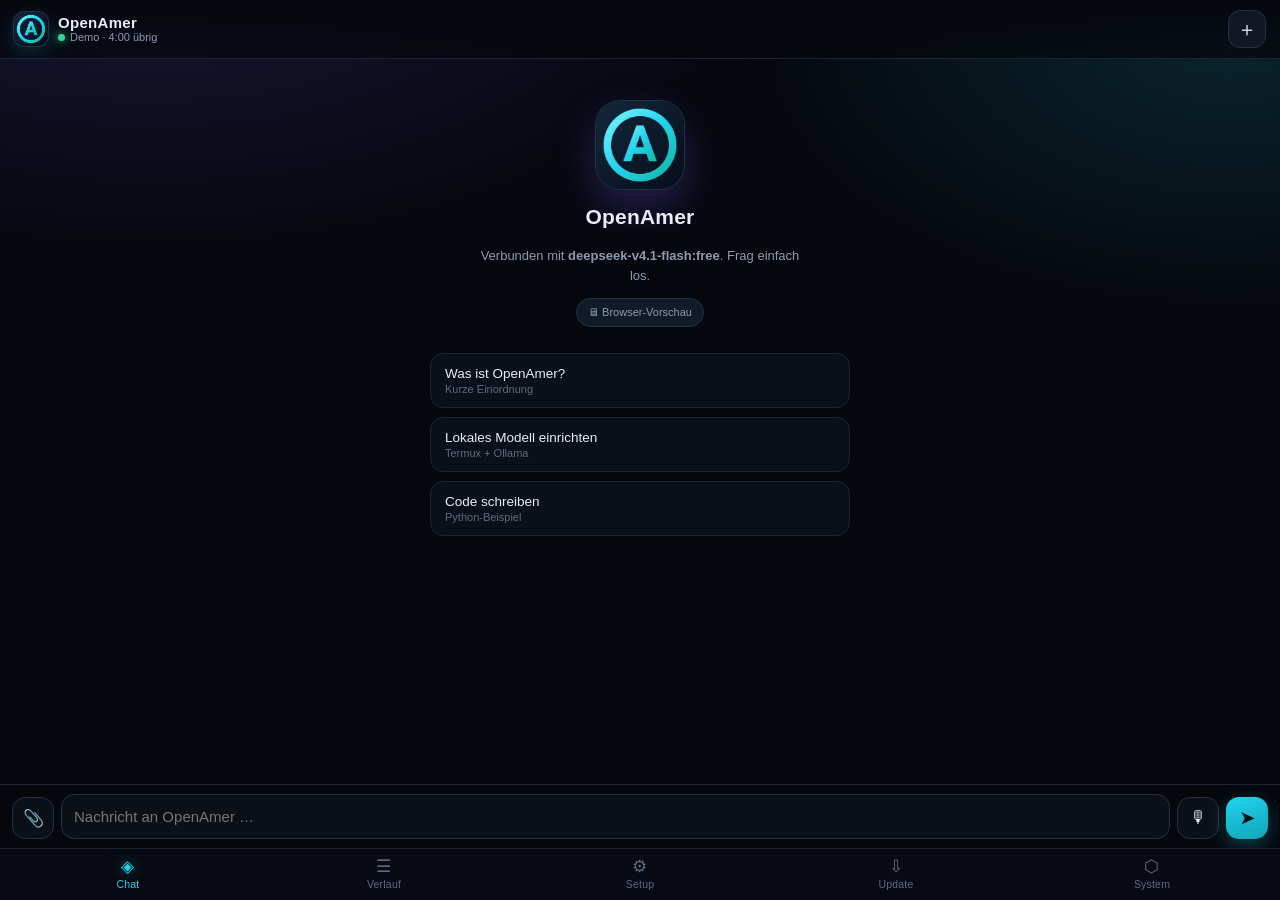
==== app/index.html @ 12354b0e "app: TokenHarbor als gesperrt kennzeichnen (403 frei, 402 bezahlt - gemessen)" ====
<!doctype html>
<html lang="de">
<head>
<meta charset="utf-8">
<meta name="viewport" content="width=device-width, initial-scale=1, viewport-fit=cover">
<meta name="theme-color" content="#05070D">
<meta name="description" content="OpenAmer — persönlicher KI-Assistent mit eingebauter Wissensbasis. Läuft im Browser, ohne Konto. Modelle nach Wahl: lokal oder Cloud.">
<meta property="og:type" content="website">
<meta property="og:title" content="OpenAmer — Lokale KI">
<meta property="og:description" content="Persönlicher KI-Assistent mit eingebauter Wissensbasis. Ohne Konto, offline antwortfähig.">
<meta property="og:image" content="https://openamer-max.github.io/assets/og-image.png">
<meta property="og:url" content="https://openamer-max.github.io/app/">
<meta name="twitter:card" content="summary_large_image">
<link rel="icon" href="/assets/favicon.ico">

<link rel="manifest" href="manifest.webmanifest">
<link rel="apple-touch-icon" href="icon-180.png">
<meta name="apple-mobile-web-app-capable" content="yes">
<meta name="mobile-web-app-capable" content="yes">
<meta name="apple-mobile-web-app-status-bar-style" content="black-translucent">
<meta name="apple-mobile-web-app-title" content="OpenAmer">
<meta name="application-name" content="OpenAmer">
<title>OpenAmer</title>
<style>
  :root{
    --bg:#05070d; --bg2:#080b13; --panel:#0b1018; --panel2:#111725;
    --line:#1b2434; --line2:#243044;
    --text:#e6edf7; --muted:#8b9bb4; --dim:#5d6b82;
    --cyan:#22d3ee; --violet:#7c5cff; --green:#34d399; --amber:#fbbf24; --red:#f87171;
    --radius:16px;
    --safe-b: env(safe-area-inset-bottom, 0px);
    --safe-t: env(safe-area-inset-top, 0px);
  }
  *{box-sizing:border-box; -webkit-tap-highlight-color:transparent}
  html,body{height:100%;margin:0}
  body{
    background:
      radial-gradient(1100px 620px at 12% -12%, rgba(124,92,255,.20), transparent 60%),
      radial-gradient(900px 520px at 96% 4%, rgba(34,211,238,.14), transparent 55%),
      var(--bg);
    color:var(--text);
    font:15px/1.55 -apple-system,"Segoe UI",Roboto,"Helvetica Neue",Arial,sans-serif;
    overscroll-behavior:none; -webkit-font-smoothing:antialiased;
  }
  button,input,textarea,select{font-family:inherit;font-size:inherit;color:inherit}
  button{cursor:pointer;border:0;background:none}
  ::-webkit-scrollbar{width:0;height:0}

  #app{display:flex;flex-direction:column;height:100%;height:100dvh;overflow:hidden}

  /* ---------- Topbar ---------- */
  #topbar{
    display:flex;align-items:center;gap:10px;
    padding:calc(10px + var(--safe-t)) 14px 10px;
    background:linear-gradient(180deg, rgba(5,7,13,.96), rgba(5,7,13,.72));
    backdrop-filter:blur(14px);border-bottom:1px solid var(--line);
    position:relative;z-index:20;flex:0 0 auto;
  }
  #brandLogo{width:34px;height:34px;border-radius:10px;object-fit:cover;
    box-shadow:0 0 0 1px var(--line2), 0 6px 18px rgba(34,211,238,.18)}
  .brandtxt{line-height:1.15;min-width:0}
  .brandtxt b{font-size:15px;letter-spacing:.3px;display:block}
  .brandtxt span{font-size:11px;color:var(--muted);display:flex;align-items:center;gap:5px}
  .dot{width:7px;height:7px;border-radius:50%;background:var(--dim);flex:0 0 auto}
  .dot.on{background:var(--green);box-shadow:0 0 8px var(--green)}
  .dot.off{background:var(--amber)}
  .dot.err{background:var(--red)}
  #btnNew{margin-left:auto;width:38px;height:38px;border-radius:12px;
    background:var(--panel2);border:1px solid var(--line2);color:var(--text);
    font-size:20px;line-height:1;display:grid;place-items:center}

  /* ---------- Screens ---------- */
  #screens{flex:1 1 auto;position:relative;overflow:hidden}
  .view{position:absolute;inset:0;display:none;flex-direction:column;overflow:hidden}
  .view.active{display:flex}
  .scroll{overflow-y:auto;-webkit-overflow-scrolling:touch;padding:16px 14px 24px}

  /* ---------- Chat ---------- */
  #messages{flex:1 1 auto;overflow-y:auto;-webkit-overflow-scrolling:touch;
    padding:16px 14px 6px;display:flex;flex-direction:column;gap:14px}
  .msg{display:flex;gap:9px;max-width:100%;animation:fade .18s ease}
  @keyframes fade{from{opacity:0;transform:translateY(4px)}to{opacity:1;transform:none}}
  .msg .av{flex:0 0 28px;width:28px;height:28px;border-radius:9px;margin-top:2px;
    background:var(--panel2) center/cover;border:1px solid var(--line2);overflow:hidden}
  .msg .av img{width:100%;height:100%;object-fit:cover;display:block}
  .bubble{max-width:calc(100% - 40px);min-width:0}
  .who{font-size:11px;color:var(--dim);margin:0 0 3px 2px;letter-spacing:.4px;text-transform:uppercase}
  .body{
    background:var(--panel);border:1px solid var(--line);border-radius:14px;
    padding:11px 13px;font-size:14.5px;word-wrap:break-word;overflow-wrap:anywhere;
  }
  .msg.user{align-self:flex-end;flex-direction:row-reverse}
  .msg.user .bubble{text-align:left}
  .msg.user .body{background:linear-gradient(180deg,#121c2c,#0e1626);
    border-color:#20304a;border-bottom-right-radius:5px}
  .msg.ai .body{border-bottom-left-radius:5px}
  .msg.user .av{display:none}
  .msg.err .body{border-color:#4a2020;background:#1a0f12;color:#ffc9c9}

  .body p{margin:.45em 0}
  .body p:first-child{margin-top:0}
  .body p:last-child{margin-bottom:0}
  .body h1,.body h2,.body h3{margin:.7em 0 .35em;line-height:1.25;font-size:1.12em}
  .body h1{font-size:1.25em}
  .body ul,.body ol{margin:.4em 0;padding-left:1.25em}
  .body li{margin:.16em 0}
  .body code{background:#151d2b;border:1px solid #22304a;border-radius:5px;
    padding:1px 5px;font-family:ui-monospace,"Cascadia Code",Consolas,monospace;font-size:.9em;color:#a5f3fc}
  .body pre{background:#070b12;border:1px solid #1c2740;border-radius:11px;
    padding:10px 34px 10px 11px;overflow-x:auto;margin:.55em 0;position:relative}
  .body pre code{background:none;border:0;padding:0;color:#d6e4f5;font-size:12.5px;line-height:1.5;white-space:pre}
  .body pre .cp{position:absolute;top:6px;right:6px;background:#141d2c;border:1px solid #22304a;
    border-radius:6px;color:var(--muted);font-size:10.5px;padding:3px 7px}
  .body blockquote{border-left:3px solid var(--violet);margin:.5em 0;padding:.1em 0 .1em .75em;color:#c3d2e6}
  .body a{color:var(--cyan);text-decoration:none;border-bottom:1px dotted rgba(34,211,238,.5)}
  .body hr{border:0;border-top:1px solid var(--line);margin:.8em 0}
  .body table{border-collapse:collapse;width:100%;margin:.5em 0;font-size:13px;display:block;overflow-x:auto}
  .body th,.body td{border:1px solid var(--line2);padding:5px 8px;text-align:left}
  .body th{background:#101828}

  .macts{display:flex;gap:6px;margin-top:6px;opacity:.55}
  .macts button{font-size:11px;color:var(--muted);background:var(--panel);
    border:1px solid var(--line);border-radius:8px;padding:4px 8px}
  .macts button:active{color:var(--cyan);border-color:var(--cyan)}

  .typing{display:inline-flex;gap:3px;align-items:center;height:16px}
  .typing i{width:5px;height:5px;border-radius:50%;background:var(--cyan);opacity:.35;
    animation:blink 1.1s infinite}
  .typing i:nth-child(2){animation-delay:.18s}
  .typing i:nth-child(3){animation-delay:.36s}
  @keyframes blink{0%,80%,100%{opacity:.25;transform:translateY(0)}40%{opacity:1;transform:translateY(-3px)}}
  .meta{font-size:10.5px;color:var(--dim);margin-top:5px;margin-left:2px}
  /* Denkprozess (Reasoning-Modelle: Ollama, DeepSeek-R1, QwQ …) */
  .think{margin:0 0 9px;border:1px solid #22304a;border-radius:10px;background:#0a1120;
    padding:7px 10px;line-height:1.5;max-width:100%;overflow:hidden}
  .think>summary{cursor:pointer;color:var(--cyan);font-size:11px;font-weight:600;
    list-style:none;display:flex;align-items:center;gap:6px;user-select:none}
  .think>summary::-webkit-details-marker{display:none}
  .think>summary::before{content:"▸";transition:transform .15s;font-size:10px}
  .think[open]>summary::before{transform:rotate(90deg)}
  .think .cnt{color:var(--dim);font-weight:400}
  .think .txt{margin:7px 0 0;white-space:pre-wrap;word-break:break-word;font-size:11.5px;
    color:#8ba0bd;font-family:ui-monospace,SFMono-Regular,Menlo,monospace;max-height:260px;overflow:auto}
  .think.live{border-color:#2b4a6b}
  .think.live>summary{color:var(--cyan)}
  .think.live .dot{display:inline-block;width:5px;height:5px;border-radius:50%;background:var(--cyan);
    animation:thinkblink 1s infinite}
  @keyframes thinkblink{0%,100%{opacity:.25}50%{opacity:1}}

  /* ---------- Composer ---------- */
  #composer{flex:0 0 auto;display:flex;align-items:flex-end;gap:7px;
    padding:9px 12px calc(9px + var(--safe-b));
    background:linear-gradient(0deg, rgba(5,7,13,.98), rgba(5,7,13,.82));
    border-top:1px solid var(--line)}
  #input{flex:1 1 auto;resize:none;max-height:132px;min-height:42px;
    background:var(--panel);border:1px solid var(--line2);border-radius:13px;
    padding:11px 12px;outline:none;line-height:1.4;font-size:15px}
  #input:focus{border-color:#2b4a66;box-shadow:0 0 0 3px rgba(34,211,238,.07)}
  .cbtn{flex:0 0 auto;width:42px;height:42px;border-radius:13px;display:grid;place-items:center;
    background:var(--panel);border:1px solid var(--line2);font-size:17px}
  .cbtn.primary{background:linear-gradient(160deg,var(--cyan),#0ea5b7);border:0;color:#04121a;
    font-weight:800;box-shadow:0 6px 18px rgba(34,211,238,.28)}
  .cbtn.stop{background:linear-gradient(160deg,#f87171,#b91c1c);color:#fff}
  .cbtn:disabled{opacity:.45}
  #attachBar{display:flex;gap:8px;padding:7px 14px 0;overflow-x:auto;flex:0 0 auto}
  #attachBar img{height:52px;border-radius:9px;border:1px solid var(--line2)}

  /* ---------- Tabs ---------- */
  #tabs{flex:0 0 auto;display:flex;background:rgba(8,11,19,.97);
    border-top:1px solid var(--line);padding-bottom:var(--safe-b)}
  #tabs button{flex:1;padding:9px 0 10px;color:var(--dim);font-size:10.5px;
    display:flex;flex-direction:column;align-items:center;gap:3px;letter-spacing:.2px}
  #tabs button b{font-size:17px;font-weight:400;line-height:1}
  #tabs button.active{color:var(--cyan)}
  #tabs button.active b{filter:drop-shadow(0 0 7px rgba(34,211,238,.5))}

  /* ---------- Settings / Panels ---------- */
  h3.sec{font-size:11px;letter-spacing:.14em;text-transform:uppercase;color:var(--dim);
    margin:20px 0 8px;font-weight:700}
  h3.sec:first-child{margin-top:2px}
  .card{background:var(--panel);border:1px solid var(--line);border-radius:var(--radius);
    padding:13px;margin-bottom:10px}
  .row{display:flex;align-items:center;gap:10px;padding:9px 0;border-bottom:1px solid var(--line)}
  .row:last-child{border-bottom:0;padding-bottom:0}
  .row .k{color:var(--muted);font-size:13px;flex:0 0 auto}
  .row .v{margin-left:auto;text-align:right;font-size:12.5px;color:var(--text);
    font-family:ui-monospace,Consolas,monospace;word-break:break-all}
  label.fld{display:block;margin-bottom:12px}
  label.fld span{display:block;font-size:12px;color:var(--muted);margin-bottom:5px}
  label.fld input,label.fld textarea,label.fld select{
    width:100%;background:var(--bg2);border:1px solid var(--line2);border-radius:11px;
    padding:10px 11px;outline:none;font-size:14px}
  label.fld input:focus,label.fld textarea:focus{border-color:#2b4a66}
  label.fld textarea{resize:vertical;min-height:66px;line-height:1.45}
  .hint{font-size:11.5px;color:var(--dim);margin:-6px 0 12px;line-height:1.5}
  .btn{display:inline-flex;align-items:center;justify-content:center;gap:7px;
    padding:11px 15px;border-radius:12px;background:var(--panel2);
    border:1px solid var(--line2);font-size:13.5px;font-weight:600;color:var(--text)}
  .btn:active{transform:scale(.985)}
  .btn.acc{background:linear-gradient(160deg,var(--cyan),#0891b2);color:#04121a;border:0}
  .btn.vio{background:linear-gradient(160deg,var(--violet),#5b3fd6);color:#fff;border:0}
  .btn.wide{width:100%}
  .btn.danger{color:#ffb4b4;border-color:#4a2020;background:#1a0f12}
  .chips{display:flex;flex-wrap:wrap;gap:7px;margin:-4px 0 12px}
  .chip{font-size:11.5px;padding:6px 10px;border-radius:99px;background:var(--panel2);
    border:1px solid var(--line2);color:var(--muted)}
  .chip:active{border-color:var(--cyan);color:var(--cyan)}
  .list-item{display:flex;align-items:center;gap:11px;padding:12px;border-radius:13px;
    background:var(--panel);border:1px solid var(--line);margin-bottom:8px}
  .list-item .t{flex:1;min-width:0}
  .list-item .t b{display:block;font-size:13.5px;font-weight:600;
    white-space:nowrap;overflow:hidden;text-overflow:ellipsis}
  .list-item .t span{font-size:11px;color:var(--dim)}
  .list-item .del{color:var(--dim);font-size:17px;padding:4px 8px}
  .pill{font-size:10px;padding:2px 7px;border-radius:99px;background:#132033;
    border:1px solid var(--line2);color:var(--muted)}
  .empty{text-align:center;color:var(--dim);font-size:13px;padding:40px 20px}
  .empty img{width:74px;opacity:.85;margin-bottom:14px;border-radius:18px}

  /* ---------- Hero / welcome ---------- */
  .hero{display:flex;flex-direction:column;align-items:center;text-align:center;
    padding:26px 16px 8px;gap:12px}
  .hero img{width:88px;height:88px;border-radius:24px;
    box-shadow:0 0 0 1px var(--line2),0 18px 44px rgba(124,92,255,.28)}
  .hero h1{margin:0;font-size:21px;letter-spacing:.2px}
  .hero p{margin:0;color:var(--muted);font-size:13px;max-width:320px}
  .suggest{display:grid;gap:9px;margin-top:14px;width:100%;max-width:420px}
  .suggest button{text-align:left;padding:12px 14px;border-radius:13px;
    background:var(--panel);border:1px solid var(--line);font-size:13.5px;color:var(--text)}
  .suggest button span{display:block;color:var(--dim);font-size:11px;margin-top:2px}
  .badge{display:inline-flex;align-items:center;gap:6px;font-size:11px;
    padding:5px 11px;border-radius:99px;background:#101a28;border:1px solid var(--line2);color:var(--muted)}

  /* ---------- Toast ---------- */
  #snack{position:fixed;left:50%;bottom:calc(78px + var(--safe-b));transform:translate(-50%,14px);
    background:#16202f;border:1px solid var(--line2);color:var(--text);font-size:12.5px;
    padding:9px 15px;border-radius:99px;opacity:0;pointer-events:none;transition:.22s;z-index:60;
    max-width:88vw;text-align:center;box-shadow:0 10px 30px rgba(0,0,0,.5)}
  #snack.show{opacity:1;transform:translate(-50%,0)}
  .mono{font-family:ui-monospace,Consolas,monospace;font-size:11.5px}
  .warn{background:#1a1408;border:1px solid #4a3a10;color:#fde68a;border-radius:12px;
    padding:10px 12px;font-size:12px;line-height:1.5;margin-bottom:10px}

  /* ---------- Provider-Auswahl ---------- */
  .provgrid{display:grid;grid-template-columns:1fr 1fr;gap:8px}
  .prov{text-align:left;padding:10px;border-radius:12px;background:var(--bg2);
    border:1px solid var(--line2);position:relative;overflow:hidden}
  .prov:active{transform:scale(.985)}
  .prov b{display:block;font-size:12.5px;font-weight:700;color:var(--text);line-height:1.25}
  .prov span{display:block;font-size:10px;color:var(--dim);margin-top:2px;line-height:1.3}
  .prov .tag{position:absolute;top:7px;right:7px;font-size:8.5px;padding:1px 5px;border-radius:99px;
    letter-spacing:.04em;text-transform:uppercase;font-weight:700}
  .prov .tag.free{background:#0d2b1e;color:#5eead4;border:1px solid #17503a}
  .prov .tag.local{background:#0e2033;color:#7dd3fc;border:1px solid #1e4a6b}
  .prov .tag.cloud{background:#1e1633;color:#c4b5fd;border:1px solid #3b2f66}
  .prov.on{border-color:var(--cyan);background:linear-gradient(180deg,#0d2230,#0a1a26);
    box-shadow:0 0 0 1px rgba(34,211,238,.35) inset}
  .prov.on b{color:var(--cyan)}

  /* ---------- Update ---------- */
  .upd{background:var(--panel);border:1px solid var(--line);border-radius:var(--radius);
    padding:14px;margin-bottom:10px}
  .upd .vz{display:flex;align-items:baseline;gap:8px;margin-bottom:4px}
  .upd .vz b{font-size:18px;letter-spacing:.2px}
  .upd .vz span{font-size:11px;color:var(--dim)}
  .upd .st{font-size:12.5px;color:var(--muted);line-height:1.55;margin:8px 0 0}
  .bar{height:7px;border-radius:99px;background:#101a28;overflow:hidden;margin-top:10px;
    border:1px solid var(--line2)}
  .bar i{display:block;height:100%;width:0;border-radius:99px;
    background:linear-gradient(90deg,var(--cyan),var(--violet));transition:width .25s}
  .rel{background:var(--bg2);border:1px solid var(--line2);border-radius:11px;padding:10px 11px;
    font-size:11.5px;color:var(--muted);line-height:1.55;margin-top:10px;white-space:pre-wrap;
    max-height:150px;overflow:auto;font-family:ui-monospace,Consolas,monospace}
  .mods{display:grid;grid-template-columns:1fr 1fr;gap:8px}
  .mod{background:var(--bg2);border:1px solid var(--line2);border-radius:11px;padding:9px 10px}
  .mod b{display:block;font-size:17px;color:var(--cyan);line-height:1.1}
  .mod span{font-size:10px;color:var(--dim);text-transform:uppercase;letter-spacing:.06em}
  .found{display:flex;align-items:center;gap:8px;padding:9px 11px;border-radius:11px;
    background:#0a1a14;border:1px solid #17503a;margin-bottom:7px;font-size:12px}
  .found .u{flex:1;min-width:0;color:#a7f3d0;font-family:ui-monospace,monospace;font-size:11px;
    white-space:nowrap;overflow:hidden;text-overflow:ellipsis}
  .found button{font-size:10.5px;padding:4px 9px;border-radius:8px;background:#10402c;
    color:#a7f3d0;border:1px solid #17503a}
</style>
</head>
<body>
<div id="app">
  <header id="topbar">
    <img id="brandLogo" src="logo.png" alt="OpenAmer">
    <div class="brandtxt">
      <b>OpenAmer</b>
      <span><i class="dot" id="connDot"></i><em id="connState" style="font-style:normal">Startet …</em></span>
    </div>
    <button id="btnNew" title="Neue Unterhaltung">＋</button>
  </header>

  <main id="screens">
    <!-- CHAT -->
    <section class="view active" id="view-chat">
      <div id="messages"></div>
      <div id="attachBar" hidden></div>
      <div id="composer">
        <button class="cbtn" id="btnAttach" title="Bild anhängen">📎</button>
        <textarea id="input" rows="1" placeholder="Nachricht an OpenAmer …"></textarea>
        <button class="cbtn" id="btnMic" title="Spracheingabe">🎙</button>
        <button class="cbtn primary" id="btnSend" title="Senden">➤</button>
      </div>
    </section>

    <!-- HISTORY -->
    <section class="view" id="view-history">
      <div class="scroll" style="flex:1">
        <h3 class="sec" style="margin-top:0">Unterhaltungen</h3>
        <div id="historyList"></div>
        <h3 class="sec">Daten</h3>
        <div class="card">
          <div class="row"><span class="k">Sitzungen</span><span class="v" id="statSessions">0</span></div>
          <div class="row"><span class="k">Nachrichten</span><span class="v" id="statMessages">0</span></div>
          <div class="row"><span class="k">Speicher</span><span class="v" id="statStorage">0 KB</span></div>
        </div>
        <div style="display:flex;gap:9px;margin-top:10px">
          <button class="btn wide" id="btnExport">Exportieren</button>
          <button class="btn wide danger" id="btnWipe">Alles löschen</button>
        </div>
      </div>
    </section>

    <!-- SETTINGS -->
    <section class="view" id="view-settings">
      <div class="scroll" style="flex:1">
        <h3 class="sec">Provider</h3>
        <div class="card">
          <div class="provgrid" id="provGrid"></div>
          <button class="btn wide" id="btnScan" style="margin-top:11px">Lokale Server suchen (Ollama &amp; Co.)</button>
          <div id="scanOut" style="margin-top:10px"></div>
          <div class="hint" style="margin:9px 0 0" id="provHint">
            <b>Gratis</b> = Provider mit kostenlosen Modellen (teils mit Limits).
            <b>Lokal</b> = läuft auf deinem Gerät oder PC, ohne Kosten.
          </div>
        </div>

        <h3 class="sec">Modell-Verbindung</h3>
        <div class="warn" id="offlineWarn" hidden>
          Kein Endpunkt gesetzt – OpenAmer läuft im <b>Offline-Kern</b>. Wähle oben einen
          Provider oder trage eine OpenAI-kompatible API ein.
        </div>
        <div class="card">
          <label class="fld">
            <span>Base-URL (OpenAI-kompatibel)</span>
            <input id="setBase" type="url" inputmode="url" autocapitalize="off" autocorrect="off"
                   placeholder="https://api.openai.com/v1">
          </label>
          <div class="hint" id="keyHint" style="margin:-6px 0 10px"></div>
          <label class="fld">
            <span>API-Key</span>
            <input id="setKey" type="password" autocapitalize="off" autocorrect="off"
                   placeholder="sk-… (bleibt lokal auf dem Gerät)">
          </label>
          <label class="fld">
            <span>Modell</span>
            <input id="setModel" list="modelList" autocapitalize="off" autocorrect="off"
                   placeholder="z. B. gpt-4o-mini">
            <datalist id="modelList"></datalist>
          </label>
          <button class="btn wide" id="btnFetchModels">Modelle vom Endpunkt laden</button>
          <div class="hint" id="modelsHint" style="margin:10px 0 0">
            Fragt <span class="mono">/models</span> ab und füllt die Liste.
          </div>
        </div>

        <h3 class="sec">Verhalten</h3>
        <div class="card">
          <label class="fld">
            <span>System-Prompt</span>
            <textarea id="setSys" placeholder="Du bist OpenAmer, ein präziser, hilfreicher Assistent."></textarea>
          </label>
          <label class="fld">
            <span>Temperature: <b id="tempVal">0.7</b></span>
            <input id="setTemp" type="range" min="0" max="2" step="0.1" value="0.7"
                   style="padding:0;background:none;border:0">
          </label>
          <div class="row"><span class="k">Streaming</span>
            <span class="v"><input type="checkbox" id="setStream" checked style="width:20px;height:20px"></span></div>
          <div class="row"><span class="k">Antworten vorlesen</span>
            <span class="v"><input type="checkbox" id="setSpeak" style="width:20px;height:20px"></span></div>
          <div class="row"><span class="k">Bildschirm an beim Antworten</span>
            <span class="v"><input type="checkbox" id="setAwake" style="width:20px;height:20px"></span></div>
        </div>

        <div style="display:flex;gap:9px;margin:14px 0 6px">
          <button class="btn acc wide" id="btnSave">Speichern</button>
          <button class="btn wide" id="btnTest">Verbindung testen</button>
        </div>
        <div class="hint" id="testOut" style="margin-top:8px"></div>
      </div>
    </section>

    <!-- SYSTEM -->
    <!-- UPDATE -->
    <section class="view" id="view-update">
      <div class="scroll" style="flex:1">
        <h3 class="sec" style="margin-top:0">App-Update</h3>
        <div class="upd">
          <div class="vz"><b id="updVer">–</b><span id="updCode"></span></div>
          <div class="st" id="updStatus">Noch nicht geprüft.</div>
          <div class="bar"><i id="updBar"></i></div>
          <div class="rel" id="updNotes" hidden></div>
          <div style="display:flex;gap:8px;margin-top:11px">
            <button class="btn acc wide" id="btnUpdCheck">Nach Update suchen</button>
            <button class="btn wide" id="btnUpdInstall" disabled>Installieren</button>
          </div>
        </div>

        <h3 class="sec">OpenAmer im Netz</h3>
        <div class="card">
          <div class="row"><span class="k">Neueste Version</span><span class="v" id="ghTag">–</span></div>
          <div class="row"><span class="k">Veröffentlicht</span><span class="v" id="ghDate">–</span></div>
          <div class="row"><span class="k">Android-APK</span><span class="v" id="ghApk">–</span></div>
          <button class="btn wide" id="btnGhOpen" style="margin-top:10px">Release-Seite öffnen</button>
        </div>

        <h3 class="sec">Eigener Update-Kanal</h3>
        <div class="card">
          <label class="fld">
            <span>Manifest- oder APK-URL</span>
            <input id="updUrl" type="url" inputmode="url" autocapitalize="off" autocorrect="off"
                   placeholder="https://…/openamer-latest.json">
          </label>
          <div class="hint" style="margin:-6px 0 10px">
            JSON: <span class="mono">{"version":"1.3.0","url":"https://…/OpenAmer.apk","notes":"…"}</span>
            — oder direkt eine APK-URL.
          </div>
          <button class="btn wide" id="btnUpdUrl">Von dieser URL prüfen</button>
        </div>

        <h3 class="sec">OpenAmer-Module</h3>
        <div class="card">
          <div class="mods">
            <div class="mod"><b id="modTools">–</b><span>Tools</span></div>
            <div class="mod"><b id="modSkills">–</b><span>Skills</span></div>
            <div class="mod"><b id="modProv">–</b><span>Provider</span></div>
            <div class="mod"><b id="modModels">–</b><span>Modelle live</span></div>
          </div>
          <div class="hint" style="margin:11px 0 0" id="modHint">
            Wird beim Prüfen aus dem OpenAmer-Katalog geladen.
          </div>
          <button class="btn wide" id="btnCatalog" style="margin-top:10px">OpenAmer-Katalog laden</button>
        </div>
      </div>
    </section>

    <!-- SYSTEM -->
    <section class="view" id="view-system">
      <div class="scroll" style="flex:1">
        <h3 class="sec" style="margin-top:0">Gerät</h3>
        <div class="card" id="deviceCard">
          <div class="row"><span class="k">Gerät</span><span class="v" id="dvModel">–</span></div>
          <div class="row"><span class="k">Android</span><span class="v" id="dvAndroid">–</span></div>
          <div class="row"><span class="k">Auflösung</span><span class="v" id="dvScreen">–</span></div>
          <div class="row"><span class="k">ABI</span><span class="v" id="dvAbi">–</span></div>
          <div class="row"><span class="k">App</span><span class="v" id="dvApp">–</span></div>
        </div>

        <h3 class="sec">Laufzeit</h3>
        <div class="card">
          <div class="row"><span class="k">Modus</span><span class="v" id="rtMode">–</span></div>
          <div class="row"><span class="k">Endpunkt</span><span class="v" id="rtBase">–</span></div>
          <div class="row"><span class="k">Modell</span><span class="v" id="rtModel">–</span></div>
          <div class="row"><span class="k">Native Bridge</span><span class="v" id="rtNative">–</span></div>
        </div>
        <button class="btn wide vio" id="btnDiag" style="margin-bottom:10px">Diagnose ausführen</button>
        <div id="diagOut" class="card mono" style="display:none;white-space:pre-wrap;line-height:1.55"></div>

        <h3 class="sec">Termux / lokales Modell</h3>
        <div class="card">
          <p style="margin:0 0 9px;color:var(--muted);font-size:12.5px;line-height:1.6">
            OpenAmer kann ein lokales Modell auf dem Handy nutzen. In Termux:
          </p>
          <pre style="background:#070b12;border:1px solid #1c2740;border-radius:10px;padding:10px;
            overflow-x:auto;font-size:11px;line-height:1.55;color:#a5f3fc;margin:0 0 10px">pkg install ollama
ollama pull llama3.2:1b
ollama serve</pre>
          <p style="margin:0;color:var(--dim);font-size:11.5px;line-height:1.6">
            Danach hier als Base-URL <span class="mono">http://127.0.0.1:11434/v1</span> eintragen
            (gleiches Gerät) bzw. die LAN-IP des Rechners.
          </p>
          <button class="btn wide" id="btnCopyCurl" style="margin-top:11px">Test-Befehl kopieren</button>
        </div>

        <h3 class="sec">Über</h3>
        <div class="card">
          <div class="row"><span class="k">OpenAmer Mobile</span><span class="v">1.0.0</span></div>
          <div class="row"><span class="k">Package</span><span class="v">ai.openamer.mobile</span></div>
          <div class="row"><span class="k">Bau</span><span class="v" id="dvBuild">–</span></div>
        </div>
        <div class="hint" style="text-align:center;margin:16px 0 30px">
          OpenAmer · AGI/ASI Stack<br>Alle Daten bleiben auf diesem Gerät.
        </div>
      </div>
    </section>
  </main>

  <nav id="tabs">
    <button data-tab="chat" class="active"><b>◈</b>Chat</button>
    <button data-tab="history"><b>☰</b>Verlauf</button>
    <button data-tab="settings"><b>⚙</b>Setup</button>
    <button data-tab="update"><b>⇩</b>Update</button>
    <button data-tab="system"><b>⬡</b>System</button>
  </nav>
</div>
<div id="snack"></div>

<script>
"use strict";
/* =========================================================================
   OpenAmer Mobile — UI-Kern
   ========================================================================= */

const N = (typeof window.OpenAmerNative !== 'undefined') ? window.OpenAmerNative : null;
const IS_NATIVE = !!N;
const $ = (s, r) => (r || document).querySelector(s);
const $$ = (s, r) => Array.from((r || document).querySelectorAll(s));

/* ---------------------------------------------------------------- Utilities */
function b64utf8(s) {
  try {
    const bin = atob(s);
    const bytes = new Uint8Array(bin.length);
    for (let i = 0; i < bin.length; i++) bytes[i] = bin.charCodeAt(i);
    return new TextDecoder('utf-8').decode(bytes);
  } catch (e) { return ''; }
}
function toB64(str) {
  try {
    const bytes = new TextEncoder().encode(str);
    let bin = '';
    for (let i = 0; i < bytes.length; i++) bin += String.fromCharCode(bytes[i]);
    return btoa(bin);
  } catch (e) { return ''; }
}
function esc(s) {
  return String(s == null ? '' : s)
    .replace(/&/g, '&amp;').replace(/</g, '&lt;').replace(/>/g, '&gt;')
    .replace(/"/g, '&quot;').replace(/'/g, '&#39;');
}
let snackT = null;
function snack(msg) {
  const el = $('#snack');
  el.textContent = msg;
  el.classList.add('show');
  clearTimeout(snackT);
  snackT = setTimeout(() => el.classList.remove('show'), 2200);
}
function uid(p) { return (p || 'id') + Date.now().toString(36) + Math.random().toString(36).slice(2, 7); }
function nowTime() {
  const d = new Date();
  return d.getHours().toString().padStart(2, '0') + ':' + d.getMinutes().toString().padStart(2, '0');
}
function dayLabel(ts) {
  const d = new Date(ts), t = new Date();
  const same = d.toDateString() === t.toDateString();
  if (same) return 'Heute, ' + nowTime.call(null);
  return d.toLocaleDateString('de-DE', { day: '2-digit', month: 'short' }) + ', ' +
    d.toTimeString().slice(0, 5);
}
function vibrate(ms) { try { if (N && N.vibrate) N.vibrate(ms || 12); } catch (e) {} }
function copyText(t) {
  try {
    if (N && N.copy) { N.copy(t); snack('Kopiert'); return; }
    navigator.clipboard.writeText(t).then(() => snack('Kopiert')).catch(() => snack('Kopieren fehlgeschlagen'));
  } catch (e) { snack('Kopieren fehlgeschlagen'); }
}

/* ---------------------------------------------------------------- Storage */
const LS_SET = 'oa.settings.v1';
const LS_SES = 'oa.sessions.v1';

const DEFAULT_SETTINGS = {
  // Live-Test-Vorbelegung: wer die App zum ersten Mal oeffnet, kann sofort
  // schreiben, ohne etwas einzurichten. Der Key ist bewusst im Quelltext --
  // er ist damit oeffentlich. Wer ihn ersetzt, nutzt sein eigenes Kontingent.
  baseUrl: 'https://tokenharbor.ai/v1',
  apiKey: 'thk_live__Q6dhnowHkEfnzxmq6D-it00B2tM3E7rbMDR7S8nAGZpvIZVVfIyz_dP2UoM5BQh',
  model: 'deepseek-v4.1-flash:free',
  temperature: 0.7,
  systemPrompt: '',
  stream: true,
  speak: false,
  awake: true
}

/* ---------------------------------------------------------------- Demo-Zeitfenster
   Der eingebaute Key ist oeffentlich (er steht in dieser Datei). Damit ihn nicht
   ein einzelner Besucher leerlaufen laesst, gilt er nur DEMO_MINUTEN ab der ersten
   Nachricht. Danach: eigener API-Key oder ein lokales Modell (Ollama).
   Der eigene Key ist NICHT begrenzt -- die Sperre prueft nur den Demo-Key. */
const DEMO_KEY = 'thk_live__Q6dhnowHkEfnzxmq6D-it00B2tM3E7rbMDR7S8nAGZpvIZVVfIyz_dP2UoM5BQh';
const DEMO_MINUTEN = 4;
const DEMO_MS = DEMO_MINUTEN * 60 * 1000;
const LS_DEMO = 'oa_demo_start';

function isDemo() { return (settings.apiKey || '') === DEMO_KEY; }

function demoStart() {
  // nur lesen -- die Uhr startet erst mit der ersten Nachricht (demoTouch),
  // damit niemand Zeit beim Lesen der Seite verliert.
  try { return Number(localStorage.getItem(LS_DEMO) || 0) || 0; } catch (e) { return 0; }
}
function demoLeftMs() {
  if (!isDemo()) return Infinity;
  const t = demoStart();
  if (!t) return DEMO_MS;
  return Math.max(0, DEMO_MS - (Date.now() - t));
}
function demoTouch() {
  if (!isDemo()) return;
  if (!demoStart()) { try { localStorage.setItem(LS_DEMO, String(Date.now())); } catch (e) {} }
}
function demoExpired() { return isDemo() && demoLeftMs() <= 0; }
function demoLabel() {
  const ms = demoLeftMs();
  if (ms === Infinity) return null;
  if (ms <= 0) return 'Demo abgelaufen · Setup';
  const s = Math.ceil(ms / 1000);
  return 'Demo · ' + Math.floor(s / 60) + ':' + String(s % 60).padStart(2, '0') + ' übrig';
};

let settings = Object.assign({}, DEFAULT_SETTINGS);
let sessions = [];
let currentId = null;
let sending = false;
let aborting = false;
let pending = {};          // requestId -> handlers
let attachedImages = [];   // {name, dataUrl}

function loadState() {
  try {
    const s = JSON.parse(localStorage.getItem(LS_SET) || '{}');
    settings = Object.assign({}, DEFAULT_SETTINGS, s || {});
    // Gespeicherte LEERE Werte duerfen die Vorbelegung nicht aushebeln --
    // sonst bleibt die App fuer jeden, der sie schon einmal geoeffnet hat, offline.
    if (!settings.baseUrl) settings.baseUrl = DEFAULT_SETTINGS.baseUrl;
    if (!settings.apiKey) settings.apiKey = DEFAULT_SETTINGS.apiKey;
    if (!settings.model) settings.model = DEFAULT_SETTINGS.model;
  } catch (e) { settings = Object.assign({}, DEFAULT_SETTINGS); }
  try {
    const arr = JSON.parse(localStorage.getItem(LS_SES) || '[]');
    sessions = Array.isArray(arr) ? arr : [];
  } catch (e) { sessions = []; }
  if (sessions.length) currentId = sessions[0].id;
}
function saveSettings() {
  try { localStorage.setItem(LS_SET, JSON.stringify(settings)); } catch (e) {}
}
function saveSessions() {
  try { localStorage.setItem(LS_SES, JSON.stringify(sessions)); } catch (e) {}
}
function curSession() {
  let s = sessions.find(x => x.id === currentId);
  if (!s) {
    s = { id: uid('s'), title: 'Neue Unterhaltung', created: Date.now(), messages: [] };
    sessions.unshift(s);
    currentId = s.id;
  }
  return s;
}

/* ---------------------------------------------------------------- Markdown */
function mdInline(s) {
  let t = esc(s);
  t = t.replace(/`([^`\n]+)`/g, (m, c) => '<code>' + c + '</code>');
  t = t.replace(/\*\*\*([^*]+)\*\*\*/g, '<b><i>$1</i></b>');
  t = t.replace(/\*\*([^*]+)\*\*/g, '<b>$1</b>');
  t = t.replace(/(^|[\s(])\*([^*\n]+)\*/g, '$1<i>$2</i>');
  t = t.replace(/(^|[\s(])_([^_\n]+)_/g, '$1<i>$2</i>');
  t = t.replace(/~~([^~]+)~~/g, '<s>$1</s>');
  t = t.replace(/\[([^\]]+)\]\((https?:\/\/[^\s)]+)\)/g,
    '<a href="$2" target="_blank" rel="noopener">$1</a>');
  t = t.replace(/(^|[\s>])(https?:\/\/[^\s<>"]+)/g,
    '$1<a href="$2" target="_blank" rel="noopener">$2</a>');
  return t;
}
function mdRender(src) {
  const lines = String(src == null ? '' : src).replace(/\r\n/g, '\n').split('\n');
  let out = [], i = 0, inList = false, listTag = 'ul';
  const closeList = () => { if (inList) { out.push('</' + listTag + '>'); inList = false; } };

  while (i < lines.length) {
    const raw = lines[i];

    // fenced code
    const fence = raw.match(/^\s*(```|~~~)(\w*)\s*$/);
    if (fence) {
      closeList();
      const fch = fence[1];
      const lang = fence[2] || '';
      const buf = [];
      i++;
      const closer = new RegExp('^\\s*' + fch + '\\s*$');
      while (i < lines.length && !closer.test(lines[i])) { buf.push(lines[i]); i++; }
      i++;
      const code = esc(buf.join('\n'));
      out.push('<pre><button class="cp" data-code="' +
        esc(buf.join('\n')).replace(/"/g, '&quot;') + '">copy</button><code' +
        (lang ? ' class="lang-' + esc(lang) + '"' : '') + '>' + code + '</code></pre>');
      continue;
    }

    // heading
    const h = raw.match(/^(#{1,6})\s+(.*)$/);
    if (h) {
      closeList();
      const lvl = Math.min(h[1].length, 3);
      out.push('<h' + lvl + '>' + mdInline(h[2]) + '</h' + lvl + '>');
      i++; continue;
    }

    // hr
    if (/^\s*(---|\*\*\*|___)\s*$/.test(raw)) { closeList(); out.push('<hr>'); i++; continue; }

    // blockquote
    if (/^\s*>\s?/.test(raw)) {
      closeList();
      const buf = [];
      while (i < lines.length && /^\s*>\s?/.test(lines[i])) {
        buf.push(lines[i].replace(/^\s*>\s?/, '')); i++;
      }
      out.push('<blockquote>' + mdInline(buf.join(' ')) + '</blockquote>');
      continue;
    }

    // table
    if (/\|/.test(raw) && i + 1 < lines.length && /^\s*\|?[\s:-]+\|[\s:|-]*$/.test(lines[i + 1])) {
      closeList();
      const parse = (l) => l.replace(/^\s*\|/, '').replace(/\|\s*$/, '').split('|').map(c => c.trim());
      const head = parse(raw);
      i += 2;
      const rows = [];
      while (i < lines.length && /\|/.test(lines[i]) && !/^\s*$/.test(lines[i])) {
        rows.push(parse(lines[i])); i++;
      }
      let t = '<table><thead><tr>' + head.map(c => '<th>' + mdInline(c) + '</th>').join('') +
        '</tr></thead><tbody>';
      rows.forEach(r => {
        t += '<tr>' + head.map((_, k) => '<td>' + mdInline(r[k] || '') + '</td>').join('') + '</tr>';
      });
      out.push(t + '</tbody></table>');
      continue;
    }

    // lists
    const ul = raw.match(/^\s*[-*+]\s+(.*)$/);
    const ol = raw.match(/^\s*\d+[.)]\s+(.*)$/);
    if (ul || ol) {
      const tag = ul ? 'ul' : 'ol';
      if (!inList || listTag !== tag) {
        closeList();
        out.push('<' + tag + '>');
        inList = true; listTag = tag;
      }
      out.push('<li>' + mdInline((ul ? ul[1] : ol[1])) + '</li>');
      i++; continue;
    }

    // blank
    if (/^\s*$/.test(raw)) { closeList(); i++; continue; }

    // paragraph
    closeList();
    const buf = [];
    while (i < lines.length && !/^\s*$/.test(lines[i]) &&
           !/^\s*(```|~~~)/.test(lines[i]) && !/^#{1,6}\s/.test(lines[i]) &&
           !/^\s*[-*+]\s/.test(lines[i]) && !/^\s*\d+[.)]\s/.test(lines[i]) &&
           !/^\s*>\s?/.test(lines[i])) {
      buf.push(lines[i]); i++;
    }
    out.push('<p>' + mdInline(buf.join('\n')).replace(/\n/g, '<br>') + '</p>');
  }
  closeList();
  return out.join('');
}

/* ---------------------------------------------------------------- Endpoint */
function chatUrl() {
  const b = (settings.baseUrl || '').trim().replace(/\/+$/, '');
  if (!b) return '';
  if (/\/chat\/completions$/i.test(b)) return b;
  return b + '/chat/completions';
}
function modelsUrl() {
  const b = (settings.baseUrl || '').trim().replace(/\/+$/, '');
  if (!b) return '';
  if (/\/chat\/completions$/i.test(b)) return b.replace(/\/chat\/completions$/i, '/models');
  return b + '/models';
}
function headersObj() {
  const h = { 'Content-Type': 'application/json', 'Accept': 'text/event-stream' };
  if (settings.apiKey) h['Authorization'] = 'Bearer ' + settings.apiKey;
  return h;
}
function endpointConfigured() { return !!chatUrl(); }

/* ---------------------------------------------------------------- Native IO */
window.__oaEmit = function (a, b) {
  let evt = null, data = '';
  try { evt = JSON.parse(b64utf8(a)); } catch (e) { return; }
  if (b) data = b64utf8(b);
  handleEvent(evt, data);
};

function handleEvent(evt, data) {
  if (!evt) return;
  if (evt.type === 'speech') {
    if (evt.text) { const inp = $('#input'); inp.value = evt.text; autoGrow(inp); inp.focus(); }
    return;
  }
  if (evt.type === 'saved') { snack('Gespeichert'); return; }
  if (evt.type === 'saveError') { snack('Speichern fehlgeschlagen'); return; }

  // --- Update / Scan (kein pending-Handler nötig) ---
  if (evt.type === 'scan') { foundServers(evt.found || []); return; }
  if (evt.type === 'download') {
    const kb = Math.round((evt.done || 0) / 1024);
    updStatus(evt.pct >= 0 ? 'Lade Update … ' + evt.pct + '%'
                           : 'Lade Update … ' + kb + ' KB', evt.pct >= 0 ? evt.pct : 40);
    return;
  }
  if (evt.type === 'installStarted') {
    updStatus('Download fertig (' + Math.round((evt.size || 0) / 1024) +
      ' KB). Installer geöffnet — Installation bestätigen.', 100);
    snack('Installer geöffnet');
    return;
  }
  if (evt.type === 'updateError') {
    updStatus('Update-Fehler: ' + evt.message, 0);
    snack('Update fehlgeschlagen');
    return;
  }

  const h = pending[evt.id];
  if (!h) return;

  if (evt.type === 'chunk') { if (h.onChunk) h.onChunk(data); }
  else if (evt.type === 'status') { if (h.onStatus) h.onStatus(evt.status); }
  else if (evt.type === 'done') { delete pending[evt.id]; if (h.onDone) h.onDone(); }
  else if (evt.type === 'cancelled') { delete pending[evt.id]; if (h.onCancel) h.onCancel(); }
  else if (evt.type === 'error') {
    delete pending[evt.id];
    if (h.onError) h.onError(evt.message || 'Netzwerkfehler', evt.status);
  }
  else if (evt.type === 'http') {
    delete pending[evt.id];
    if (h.onHttp) h.onHttp(evt.status, data);
  }
}

function nativeStream(url, headers, bodyObj, handlers) {
  const id = uid('r');
  pending[id] = handlers;
  if (IS_NATIVE && N.stream) {
    N.stream(id, url, JSON.stringify(headers), JSON.stringify(bodyObj));
  } else {
    browserStream(id, url, headers, bodyObj);
  }
  return id;
}
function nativeHttp(method, url, headers, bodyObj) {
  return new Promise((resolve, reject) => {
    const id = uid('h');
    pending[id] = {
      onHttp: (status, text) => resolve({ status, text }),
      onError: (m) => reject(new Error(m))
    };
    if (IS_NATIVE && N.http) {
      N.http(id, method, url, JSON.stringify(headers || {}), bodyObj ? JSON.stringify(bodyObj) : '');
    } else {
      fetch(url, { method, headers: headers || {}, body: bodyObj ? JSON.stringify(bodyObj) : undefined })
        .then(async r => { delete pending[id]; resolve({ status: r.status, text: await r.text() }); })
        .catch(e => { delete pending[id]; reject(e); });
    }
  });
}

/* Browser-Fallback (Entwicklung im Desktop-Browser) */
async function browserStream(id, url, headers, bodyObj) {
  const h = pending[id];
  try {
    const res = await fetch(url, { method: 'POST', headers, body: JSON.stringify(bodyObj) });
    if (!res.ok) {
      const t = await res.text();
      delete pending[id];
      if (h.onError) h.onError('HTTP ' + res.status + ': ' + t.slice(0, 500), res.status);
      return;
    }
    const reader = res.body.getReader();
    const dec = new TextDecoder();
    let buf = '';
    while (true) {
      const { value, done } = await reader.read();
      if (done) break;
      buf += dec.decode(value, { stream: true });
      let nl;
      while ((nl = buf.indexOf('\n')) >= 0) {
        const line = buf.slice(0, nl);
        buf = buf.slice(nl + 1);
        if (h.onChunk) h.onChunk(line + '\n');
      }
    }
    if (buf && h.onChunk) h.onChunk(buf);
    delete pending[id];
    if (h.onDone) h.onDone();
  } catch (e) {
    delete pending[id];
    if (h.onError) h.onError(String(e && e.message ? e.message : e));
  }
}

/* ---------------------------------------------------------------- SSE parse */
function parseSseLine(state, line) {
  const s = line.trim();
  if (!s) return;
  if (s === 'data: [DONE]' || s === 'data:[DONE]') { state.finished = true; return; }
  if (s.indexOf('data:') !== 0) return;
  let payload = s.slice(5).trim();
  if (!payload || payload === '[DONE]') { state.finished = true; return; }
  // manche Server senden mehrere Objekte pro Zeile
  const parts = payload.split(/data:\s*/).filter(Boolean);
  parts.forEach(p => {
    let j;
    try { j = JSON.parse(p); } catch (e) {
      if (state.raw.length < 800000) state.raw += p;
      return;
    }
    extractDelta(state, j);
  });
}
function extractDelta(state, j) {
  if (!j || typeof j !== 'object') return;
  if (j.error) {
    state.error = (j.error && (j.error.message || j.error.type)) || JSON.stringify(j.error);
    return;
  }
  const ch = j.choices && j.choices[0];
  if (ch) {
    const d = ch.delta || {};
    let txt = '';
    if (typeof d.content === 'string') txt = d.content;
    else if (Array.isArray(d.content)) {
      d.content.forEach(p => { if (p && typeof p.text === 'string') txt += p.text; });
    }
    if (!txt && typeof ch.text === 'string') txt = ch.text;
    if (!txt && ch.message && typeof ch.message.content === 'string') txt = ch.message.content;
    if (txt) state.text += txt;
    // Denkprozess getrennt sammeln (Ollama: reasoning, DeepSeek/R1: reasoning_content,
    // manche Gateways: thinking). Wird live angezeigt, statt die Bubble leer zu lassen.
    let rs = '';
    if (typeof d.reasoning === 'string') rs = d.reasoning;
    else if (typeof d.reasoning_content === 'string') rs = d.reasoning_content;
    else if (typeof d.thinking === 'string') rs = d.thinking;
    else if (ch.message) {
      rs = (typeof ch.message.reasoning === 'string' && ch.message.reasoning) ||
           (typeof ch.message.reasoning_content === 'string' && ch.message.reasoning_content) || '';
    }
    if (rs) { state.think = (state.think || '') + rs; state.thinkOpen = true; }
    if (ch.finish_reason) state.finished = true;
  }
  if (j.usage) {
    state.usage = j.usage;
    if (!state.text && j.choices === undefined) { /* noop */ }
  }
}
function parseWholeJson(state, raw) {
  let j;
  try { j = JSON.parse(raw); } catch (e) { return false; }
  if (!j) return false;
  if (j.error) { state.error = j.error.message || String(j.error); return false; }
  const ch = j.choices && j.choices[0];
  if (ch) {
    const txt = (ch.message && ch.message.content) || ch.text ||
      (typeof ch.delta === 'object' && ch.delta && ch.delta.content) || '';
    if (txt) state.text += txt;
    if (ch.message) {
      const rs = ch.message.reasoning || ch.message.reasoning_content || '';
      if (rs) state.think = rs;
    }
    if (j.usage) state.usage = j.usage;
    return true;
  }
  return false;
}

/* ---------------------------------------------------------------- Offline */
const OFFLINE_KB = [
  {
    k: ['hall', 'hi', 'hey', 'servus', 'moin', 'guten tag', 'guten morgen'],
    a: 'Hallo! Ich bin **OpenAmer** auf deinem Gerät.\n\nIch laufe gerade im **Offline-Kern** — es ist noch kein Sprachmodell verbunden. Unter **Setup → Base-URL** kannst du einen OpenAI-kompatiblen Endpunkt eintragen (OpenAI, OpenRouter, Groq oder ein lokales Ollama via Termux). Danach beantworte ich alles, was das Modell kann.\n\nTrotzdem kann ich dir schon jetzt helfen: App-Funktionen, Einrichtung, Termux, Diagnose.'
  },
  {
    k: ['wer bist du', 'was bist du', 'dein name', 'stell dich'],
    a: 'Ich bin **OpenAmer Mobile 1.0.0** — die Android-Ausgabe des OpenAmer-Stacks.\n\n* Native App (Kotlin/Java-Shell + WebView-UI)\n* Streaming-Chat über eine native HTTP-Bridge (keine CORS-Probleme)\n* Sprachein- und -ausgabe über das Android-System\n* Alle Sitzungen bleiben lokal auf dem Gerät\n\nDie Intelligenz kommt von dem Modell, das du verbindest. Ohne Modell läuft der Offline-Kern.'
  },
  {
    k: ['hilfe', 'help', 'wie funktioniert', 'anleitung', 'einrichten', 'setup'],
    a: '**Einrichtung in 3 Schritten**\n\n1. **Setup** öffnen → *Base-URL* eintragen, z. B. `https://api.openai.com/v1`\n2. **API-Key** einfügen und ein **Modell** wählen (`gpt-4o-mini`, `llama-3.1-8b-instant`, …)\n3. **Verbindung testen** → *Speichern*\n\n**Lokal ohne Cloud (Termux)**\n```\npkg install ollama\nollama pull llama3.2:1b\nollama serve\n```\nDann als Base-URL `http://127.0.0.1:11434/v1` setzen — fertig.\n\n**Tipps**\n* 📎 hängt Bilder an (bei Vision-Modellen)\n* 🎙 diktiert deine Nachricht\n* Antwort antippen → *Vorlesen*, *Kopieren*\n* ＋ startet eine neue Unterhaltung'
  },
  {
    k: ['termux', 'ollama', 'lokal', 'offline modell', 'llama'],
    a: '**Lokales Modell mit Termux**\n\n```\npkg update && pkg upgrade\npkg install ollama\nollama pull llama3.2:1b\nollama serve &\n```\n\nIn OpenAmer unter *Setup*:\n* Base-URL: `http://127.0.0.1:11434/v1`\n* API-Key: leer lassen\n* Modell: `llama3.2:1b`\n\n> Termux-Ollama läuft nur, solange die Termux-Sitzung aktiv ist. Für Dauerbetrieb `termux-wake-lock` setzen.\n\nAlternativ: Ollama auf dem PC starten und die LAN-IP verwenden — `http://192.168.x.x:11434/v1`.'
  },
  {
    k: ['was kannst du', 'fähigkeiten', 'funktionen', 'features'],
    a: '**Was diese App kann**\n\n| Bereich | Funktion |\n|---|---|\n| Chat | Streaming-Antworten, Markdown, Code-Copy |\n| Verlauf | Sitzungen lokal speichern, exportieren |\n| Sprache | Diktat (🎙) und Vorlesen |\n| Bilder | 📎 Anhang an Vision-Modelle |\n| Netze | OpenAI, OpenRouter, Groq, Ollama, LM Studio |\n| System | Geräte-Diagnose, Endpunkt-Test |\n\nDer eigentliche Funktionsumfang kommt vom verbundenen Modell.'
  },
  {
    k: ['diagnose', 'problem', 'fehler', 'geht nicht', 'verbindung'],
    a: '**Wenn nichts antwortet**\n\n1. *System → Diagnose ausführen* — prüft Endpunkt, Status und Modell-Liste\n2. Base-URL prüfen: endet meist auf `/v1`\n3. API-Key gültig? (401 = Key falsch)\n4. 404 = Pfad falsch — die App ruft `…/chat/completions`\n5. Lokal: läuft `ollama serve`? Stimmt die IP im WLAN?\n\nSchick mir die Fehlermeldung, dann grenzen wir es ein.'
  },
  {
    k: ['danke', 'thanks', 'super', 'top'],
    a: 'Gern. Sobald du ein Modell verbindest, bin ich deutlich nützlicher — im Offline-Kern kann ich nur über die App selbst Auskunft geben.'
  }
];
function offlineAnswer(text) {
  // 1) Eingebaute Wissensbasis (44 Fakten + 165 Skills) — belastbarer als Stichworte.
  //    Antwortet offline, ohne Modell, ohne Netz. Score-Schwelle 5, weil schwache
  //    Treffer sonst irgendeinen Fakt als Antwort ausgeben.
  try {
    const hits = window.OPENAMER_RAG && window.OPENAMER_RAG.search(text, 3);
    if (hits && hits.length) {
      // Exakter Titel-Treffer gewinnt immer. "Was ist OpenAmer?" enthaelt nur den
      // Produktnamen, der in jedem Fakt steht -> Score 2,2, obwohl der Fakt exakt passt.
      const normT = function (s) {
        return String(s).toLowerCase().replace(/[^a-z0-9\u00e4\u00f6\u00fc\u00df ]+/g, ' ')
          .replace(/\s+/g, ' ').trim();
      };
      const nq = normT(text);
      for (let i = 0; i < hits.length; i++) {
        if (normT(hits[i].title) === nq) return hits[i].text;
      }
      if (hits[0].score >= 5) return hits[0].text;
    }
  } catch (e) {}

  const q = text.toLowerCase();
  let best = null, bestScore = 0;
  OFFLINE_KB.forEach(e => {
    let score = 0;
    e.k.forEach(k => { if (q.indexOf(k) >= 0) score += k.length; });
    if (score > bestScore) { bestScore = score; best = e; }
  });
  if (best && bestScore >= 3) return best.a;
  return 'Ich bin im **Offline-Kern** — ohne verbundenes Modell kann ich freie Fragen nicht beantworten.\n\n' +
    'Verbinde ein Modell unter **Setup** (Base-URL + API-Key + Modell), dann läuft es wie gewohnt.\n\n' +
    'Bis dahin helfe ich bei:\n* Einrichtung\n* Termux / lokalem Modell\n* Diagnose\n* App-Funktionen';
}

/* ---------------------------------------------------------------- Rendering */
function msgEl(m) {
  const wrap = document.createElement('div');
  wrap.className = 'msg ' + (m.role === 'user' ? 'user' : 'ai');
  const av = document.createElement('div');
  av.className = 'av';
  av.innerHTML = '<img src="logo.png" alt="">';
  const bubble = document.createElement('div');
  bubble.className = 'bubble';
  const who = document.createElement('div');
  who.className = 'who';
  who.textContent = m.role === 'user' ? 'Du' : 'OpenAmer';
  const body = document.createElement('div');
  body.className = 'body';
  body.innerHTML = m.role === 'user' ? esc(m.content).replace(/\n/g, '<br>') : mdRender(m.content);
  bubble.appendChild(who);
  if (m.role !== 'user' && m.think) {
    const tw = document.createElement('div');
    tw.innerHTML = thinkBlock(m.think, false, false);
    if (tw.firstChild) bubble.appendChild(tw.firstChild);
  }
  bubble.appendChild(body);
  if (m.role !== 'user') {
    const acts = document.createElement('div');
    acts.className = 'macts';
    acts.innerHTML = '<button data-a="copy">Kopieren</button><button data-a="speak">Vorlesen</button>' +
      '<button data-a="save">Speichern</button>';
    bubble.appendChild(acts);
  }
  if (m.meta) {
    const meta = document.createElement('div');
    meta.className = 'meta';
    meta.textContent = m.meta;
    bubble.appendChild(meta);
  }
  wrap.appendChild(av);
  wrap.appendChild(bubble);
  return wrap;
}

/* Ein-/ausklappbarer Denkprozess. live=true → pulsierender Punkt + offen,
   solange noch keine sichtbare Antwort da ist. */
function thinkBlock(txt, live, open) {
  if (!txt) return '';
  const n = txt.length;
  const label = live ? '<span class="dot"></span> Denkt nach' : 'Denkprozess';
  const cnt = ' <span class="cnt">· ' + n.toLocaleString('de-DE') + ' Zeichen</span>';
  return '<details class="think' + (live ? ' live' : '') + '"' + (open ? ' open' : '') + '>' +
    '<summary>' + label + cnt + '</summary>' +
    '<pre class="txt">' + esc(txt) + '</pre></details>';
}

function renderChat() {
  const box = $('#messages');
  box.innerHTML = '';
  const s = curSession();
  if (!s.messages.length) {
    box.appendChild(welcomeEl());
  } else {
    s.messages.forEach(m => box.appendChild(msgEl(m)));
  }
  scrollBottom(true);
  renderStats();
}
function welcomeEl() {
  const d = document.createElement('div');
  d.className = 'hero';
  d.innerHTML =
    '<img src="logo.png" alt="OpenAmer">' +
    '<h1>OpenAmer</h1>' +
    '<p>' + (endpointConfigured()
      ? 'Verbunden mit <b>' + esc(settings.model || 'Modell') + '</b>. Frag einfach los.'
      : 'Offline-Kern aktiv. Verbinde ein Modell unter <b>Setup</b> für volle Leistung.') + '</p>' +
    '<div class="badge">' + (IS_NATIVE ? '📱 Android nativ' : '🖥 Browser-Vorschau') + '</div>' +
    '<div class="suggest">' +
    '<button data-q="Erkläre mir in 5 Punkten, was OpenAmer ist.">Was ist OpenAmer?<span>Kurze Einordnung</span></button>' +
    '<button data-q="Hilf mir beim Einrichten eines lokalen Modells mit Termux.">Lokales Modell einrichten<span>Termux + Ollama</span></button>' +
    '<button data-q="Schreib mir ein Python-Skript, das eine CSV-Datei nach Spalte X sortiert.">Code schreiben<span>Python-Beispiel</span></button>' +
    '</div>';
  $$('button[data-q]', d).forEach(b => {
    b.addEventListener('click', () => {
      const inp = $('#input');
      inp.value = b.getAttribute('data-q');
      autoGrow(inp);
      send();
    });
  });
  return d;
}
function scrollBottom(force) {
  const box = $('#messages');
  const near = box.scrollHeight - box.scrollTop - box.clientHeight < 140;
  if (force || near) box.scrollTop = box.scrollHeight;
}

function renderStats() {
  const s = curSession();
  const total = sessions.reduce((a, x) => a + x.messages.length, 0);
  $('#statSessions').textContent = sessions.length;
  $('#statMessages').textContent = total;
  let bytes = 0;
  try {
    bytes = (localStorage.getItem(LS_SES) || '').length + (localStorage.getItem(LS_SET) || '').length;
  } catch (e) {}
  $('#statStorage').textContent = bytes > 1024 ? (bytes / 1024).toFixed(1) + ' KB' : bytes + ' B';
}

function renderHistory() {
  const list = $('#historyList');
  list.innerHTML = '';
  if (!sessions.length) {
    list.innerHTML = '<div class="empty">Noch keine Unterhaltungen.<br>Starte im Chat-Tab.</div>';
    renderStats();
    return;
  }
  sessions.forEach(s => {
    const item = document.createElement('div');
    item.className = 'list-item';
    const last = s.messages.length ? s.messages[s.messages.length - 1].content.slice(0, 60) : 'leer';
    item.innerHTML =
      '<div class="t"><b>' + esc(s.title || 'Unterhaltung') + '</b>' +
      '<span>' + dayLabel(s.created) + ' · ' + s.messages.length + ' Nachrichten</span></div>' +
      '<button class="del" title="Löschen">✕</button>';
    item.addEventListener('click', (e) => {
      if (e.target.classList.contains('del')) {
        sessions = sessions.filter(x => x.id !== s.id);
        if (currentId === s.id) currentId = sessions.length ? sessions[0].id : null;
        saveSessions(); renderHistory(); renderChat();
        snack('Gelöscht');
        return;
      }
      currentId = s.id;
      switchTab('chat');
      renderChat();
    });
    list.appendChild(item);
  });
  renderStats();
}

function renderAttachments() {
  const bar = $('#attachBar');
  if (!attachedImages.length) { bar.hidden = true; bar.innerHTML = ''; return; }
  bar.hidden = false;
  bar.innerHTML = '';
  attachedImages.forEach((img, idx) => {
    const wrap = document.createElement('div');
    wrap.style.position = 'relative';
    wrap.innerHTML = '<img src="' + img.dataUrl + '" alt="">' +
      '<button style="position:absolute;top:-6px;right:-6px;width:20px;height:20px;border-radius:50%;' +
      'background:#f87171;color:#fff;font-size:11px;line-height:1">✕</button>';
    wrap.querySelector('button').addEventListener('click', () => {
      attachedImages.splice(idx, 1); renderAttachments();
    });
    bar.appendChild(wrap);
  });
}

/* ---------------------------------------------------------------- Send flow */
function autoGrow(el) {
  el.style.height = 'auto';
  el.style.height = Math.min(el.scrollHeight, 132) + 'px';
}

function buildMessages(s) {
  const out = [];
  const sys = (settings.systemPrompt || '').trim();
  if (sys) out.push({ role: 'system', content: sys });
  s.messages.forEach(m => {
    if (m.role === 'user' && m.images && m.images.length) {
      const parts = [{ type: 'text', text: m.content || ' ' }];
      m.images.forEach(u => parts.push({ type: 'image_url', image_url: { url: u } }));
      out.push({ role: 'user', content: parts });
    } else if (m.content) {
      out.push({ role: m.role, content: m.content });
    }
  });
  return out;
}

function setSending(on) {
  sending = on;
  const b = $('#btnSend');
  b.classList.toggle('stop', on);
  b.textContent = on ? '■' : '➤';
  b.title = on ? 'Stoppen' : 'Senden';
  if (settings.awake) { try { if (N && N.keepAwake) N.keepAwake(on); } catch (e) {} }
}

function send() {
  if (sending) { stopGeneration(); return; }
  const inp = $('#input');
  const text = (inp.value || '').trim();
  if (!text && !attachedImages.length) return;

  const s = curSession();
  const images = attachedImages.map(x => x.dataUrl);

  s.messages.push({ role: 'user', content: text, images: images.length ? images : undefined, ts: Date.now() });
  if (s.messages.length === 1) {
    s.title = (text || 'Bild').slice(0, 46) + ((text || '').length > 46 ? '…' : '');
  }
  saveSessions();
  inp.value = '';
  autoGrow(inp);
  attachedImages = [];
  renderAttachments();
  renderChat();

  if (!endpointConfigured()) {
    runOffline(s, text);
    return;
  }
  demoTouch();
  if (demoExpired()) {
    demoNotice(s);
    return;
  }
  runRemote(s);
}

/* Demo-Zeit vorbei: freundlich erklaeren, was jetzt geht -- statt einer
   technischen Fehlermeldung. Der eigene Key hat KEIN Limit. */
function demoNotice(s) {
  const txt = [
    '**Die ' + DEMO_MINUTEN + '-Minuten-Demo ist vorbei.**',
    '',
    'Damit jeder OpenAmer ausprobieren kann, ist der eingebaute TokenHarbor-Key auf '
      + DEMO_MINUTEN + ' Minuten begrenzt.',
    '',
    'So geht es weiter:',
    '',
    '1. **Eigener API-Key** — Setup öffnen, Anbieter wählen (TokenHarbor, OpenAI, '
      + 'OpenRouter …), eigenen Key eintragen. Kein Limit.',
    '2. **Ollama lokal** — Setup öffnen, „Ollama (dieses Gerät)". Kostenlos, privat, '
      + 'ohne Key. Auf dem Handy nur in der Android-App möglich.',
    '',
    'OpenAmer selbst ist offen und läuft lokal. Für Cloud-Anbieter besorgst du dir '
      + 'deinen eigenen Zugang.',
  ].join('\n');

  s.messages.push({ role: 'assistant', content: txt, ts: Date.now(),
    meta: 'Demo beendet · eigener Key oder lokales Modell' });
  saveSessions();
  renderChat();
  scrollBottom(true);
  switchTab('settings');
}

function runOffline(s, text) {
  if (sending) return;
  setSending(true);
  const box = $('#messages');
  const holder = document.createElement('div');
  holder.className = 'msg ai';
  holder.innerHTML = '<div class="av"><img src="logo.png" alt=""></div><div class="bubble">' +
    '<div class="who">OpenAmer · Offline</div><div class="body"><span class="typing"><i></i><i></i><i></i></span></div></div>';
  box.appendChild(holder);
  scrollBottom(true);

  const answer = offlineAnswer(text);
  let i = 0;
  const bodyEl = holder.querySelector('.body');
  const t0 = performance.now();
  const timer = setInterval(() => {
    i += Math.max(2, Math.round(answer.length / 40));
    const part = answer.slice(0, i);
    bodyEl.innerHTML = mdRender(part);
    scrollBottom();
    if (i >= answer.length) {
      clearInterval(timer);
      const dt = ((performance.now() - t0) / 1000).toFixed(1);
      s.messages.push({
        role: 'assistant',
        content: answer,
        ts: Date.now(),
        meta: 'Offline-Kern · ' + dt + ' s · kein Modell verbunden'
      });
      saveSessions();
      setSending(false);
      renderChat();
      if (settings.speak && N && N.speak) N.speak(answer.slice(0, 900));
    }
  }, 26);
}

function stopGeneration() {
  aborting = true;
  Object.keys(pending).forEach(id => { try { if (N && N.cancel) N.cancel(id); } catch (e) {} });
  setSending(false);
  snack('Gestoppt');
}

function runRemote(s) {
  setSending(true);
  const t0 = performance.now();
  const state = { text: '', think: '', raw: '', finished: false, error: null, usage: null };

  const box = $('#messages');
  const holder = document.createElement('div');
  holder.className = 'msg ai';
  holder.innerHTML = '<div class="av"><img src="logo.png" alt=""></div><div class="bubble">' +
    '<div class="who">OpenAmer</div><div class="body"><span class="typing"><i></i><i></i><i></i></span></div>' +
    '<div class="meta"></div></div>';
  box.appendChild(holder);
  scrollBottom(true);
  const bodyEl = holder.querySelector('.body');
  const metaEl = holder.querySelector('.meta');

  let raf = null;
  const paint = () => {
    raf = null;
    const tb = thinkBlock(state.think, true, !state.text);
    if (!state.text) {
      bodyEl.innerHTML = tb || '<span class="typing"><i></i><i></i><i></i></span>';
    } else {
      bodyEl.innerHTML = tb + mdRender(state.text);
      $$('.cp', bodyEl).forEach(btn => {
        btn.addEventListener('click', () => copyText(btn.getAttribute('data-code') || ''));
      });
    }
    scrollBottom();
  };
  const schedule = () => { if (!raf) raf = requestAnimationFrame(paint); };

  const payload = {
    model: settings.model || 'gpt-4o-mini',
    messages: buildMessages(s),
    temperature: Number(settings.temperature),
    stream: !!settings.stream
  };

  const finish = (err) => {
    setSending(false);
    const dt = ((performance.now() - t0) / 1000);
    if (state.raw && !state.text) parseWholeJson(state, state.raw);

    if (state.error) err = state.error;
    let final = state.text || '';
    const think = (state.think || '').trim();

    if (err) {
      holder.classList.add('err');
      bodyEl.innerHTML = mdRender('**Fehler**\n\n```\n' + String(err) + '\n```\n\n' +
        '*Prüfe Base-URL, API-Key und Modell unter Setup oder öffne System → Diagnose.*');
      setConn('err');
    } else if (!final && think) {
      // Modell hat nur gedacht, aber nichts Sichtbares ausgeliefert
      setConn('err', 'Nur Reasoning erhalten');
      bodyEl.innerHTML = thinkBlock(think, false, true) +
        mdRender('*Nur Denkprozess erhalten, keine sichtbare Antwort.* Das Modell `' +
          esc(payload.model) + '` liefert ausschließlich Reasoning — anderen Modell-Tag ' +
          'wählen oder Reasoning im Modell deaktivieren.');
      s.messages.push({
        role: 'assistant', content: '*Nur Denkprozess — keine sichtbare Antwort.*',
        think: think, ts: Date.now(), meta: dt.toFixed(1) + ' s · nur Reasoning · ' + payload.model
      });
      saveSessions();
      renderStats();
      return;
    } else if (!final) {
      bodyEl.innerHTML = mdRender('*Leere Antwort vom Endpunkt.* Prüfe, ob das Modell ' +
        '`' + esc(payload.model) + '` existiert (Setup → Modelle laden).');
    } else {
      setConn('on');
      const chars = final.length + think.length;
      const tps = dt > 0 ? (chars / 4 / dt) : 0;
      const usage = state.usage
        ? ' · ' + (state.usage.total_tokens || (state.usage.prompt_tokens + state.usage.completion_tokens) || '?') + ' Tokens'
        : '';
      const metaTxt = dt.toFixed(1) + ' s · ~' + tps.toFixed(1) + ' tok/s' + usage +
        (think ? ' · inkl. Reasoning' : '') +
        ' · ' + payload.model;
      metaEl.textContent = metaTxt;

      if (final !== '(leer)') {
        s.messages.push({
          role: 'assistant', content: final, think: think || undefined,
          ts: Date.now(), meta: metaTxt
        });
        saveSessions();
        if (settings.speak && N && N.speak) N.speak(final.slice(0, 1200));
      }
      renderChat();
    }
    renderStats();
  };

  if (!payload.stream) {
    nativeHttp('POST', chatUrl(), headersObj(), payload)
      .then(res => {
        state.raw = res.text;
        if (res.status >= 400) {
          let m = res.text;
          try { const j = JSON.parse(res.text); m = (j.error && (j.error.message || j.error.type)) || res.text; } catch (e) {}
          finish('HTTP ' + res.status + ': ' + String(m).slice(0, 600));
        } else {
          parseWholeJson(state, res.text);
          finish(null);
        }
      })
      .catch(e => finish('Netzwerk: ' + e.message));
    return;
  }

  nativeStream(chatUrl(), headersObj(), payload, {
    onStatus: (st) => { if (st >= 400) setConn('err'); },
    onChunk: (chunk) => {
      // SSE-Zeilen einzeln verarbeiten
      let rest = chunk;
      let idx;
      while ((idx = rest.indexOf('\n')) >= 0) {
        const line = rest.slice(0, idx);
        rest = rest.slice(idx + 1);
        parseSseLine(state, line);
      }
      if (rest) parseSseLine(state, rest);
      schedule();
    },
    onDone: () => finish(null),
    onCancel: () => {
      state.error = null;
      setSending(false);
      const dt = ((performance.now() - t0) / 1000).toFixed(1);
      if (state.text) {
        s.messages.push({
          role: 'assistant', content: state.text, ts: Date.now(),
          meta: dt + ' s · abgebrochen'
        });
        saveSessions();
      }
      renderChat();
    },
    onError: (msg, status) => {
      if (aborting) { aborting = false; return; }
      finish(msg);
    }
  });
}

/* ---------------------------------------------------------------- Connection */
function setConn(mode, label) {
  const dot = $('#connDot'), txt = $('#connState');
  dot.className = 'dot ' + (mode === 'on' ? 'on' : mode === 'err' ? 'err' : 'off');
  txt.textContent = label || (mode === 'on'
    ? 'Verbunden · ' + (settings.model || 'Modell')
    : mode === 'err' ? 'Fehler · Setup prüfen' : 'Offline-Kern');
}
function refreshConn() {
  if (!endpointConfigured()) { setConn('off'); return; }
  const d = demoLabel();
  if (d) { setConn(demoExpired() ? 'err' : 'on', d); return; }
  setConn('on');
}
/* Sekundentakt: die Demo-Uhr im Kopf sichtbar runterzaehlen */
setInterval(function () { if (isDemo() && endpointConfigured()) refreshConn(); }, 1000);

/* ---------------------------------------------------------------- Tabs */
let activeTab = 'chat';
function switchTab(tab) {
  activeTab = tab;
  $$('.view').forEach(v => v.classList.toggle('active', v.id === 'view-' + tab));
  $$('#tabs button').forEach(b => b.classList.toggle('active', b.getAttribute('data-tab') === tab));
  if (tab === 'history') renderHistory();
  if (tab === 'system') renderSystem();
  if (tab === 'settings') fillSettings();
  if (tab === 'update') onUpdateTab();
}
window.__oaBack = function () {
  if (activeTab !== 'chat') { switchTab('chat'); return 'handled'; }
  return 'exit';
};

/* ---------------------------------------------------------------- Settings UI */
function fillSettings() {
  $('#setBase').value = settings.baseUrl || '';
  $('#setKey').value = settings.apiKey || '';
  $('#setModel').value = settings.model || '';
  $('#setSys').value = settings.systemPrompt || '';
  $('#setTemp').value = settings.temperature;
  $('#tempVal').textContent = Number(settings.temperature).toFixed(1);
  $('#setStream').checked = !!settings.stream;
  $('#setSpeak').checked = !!settings.speak;
  $('#setAwake').checked = !!settings.awake;
  $('#offlineWarn').hidden = endpointConfigured();
  try { renderProviders(); updateKeyHint(); } catch (e) {}
}
function readSettings() {
  settings.baseUrl = $('#setBase').value.trim();
  settings.apiKey = $('#setKey').value.trim();
  settings.model = $('#setModel').value.trim();
  settings.systemPrompt = $('#setSys').value;
  settings.temperature = Number($('#setTemp').value);
  settings.stream = $('#setStream').checked;
  settings.speak = $('#setSpeak').checked;
  settings.awake = $('#setAwake').checked;
}
function saveSettingsFromUI() {
  readSettings();
  saveSettings();
  refreshConn();
  snack('Gespeichert');
  renderChat();
}

async function fetchModels() {
  readSettings();
  if (!settings.baseUrl) { snack('Base-URL fehlt'); return; }
  const hint = $('#modelsHint');
  hint.textContent = 'Lade Modelle …';
  try {
    const res = await nativeHttp('GET', modelsUrl(), headersObj(), null);
    if (res.status >= 400) {
      hint.textContent = 'HTTP ' + res.status + ' — ' + res.text.slice(0, 200);
      return;
    }
    let j = null;
    try { j = JSON.parse(res.text); } catch (e) {}
    const ids = (j && (j.data || j.models)) ? (j.data || j.models).map(m => m.id || m.name).filter(Boolean) : [];
    if (!ids.length) { hint.textContent = 'Keine Modelle in der Antwort gefunden.'; return; }
    const dl = $('#modelList');
    dl.innerHTML = ids.map(id => '<option value="' + esc(id) + '"></option>').join('');
    if (!settings.model) { $('#setModel').value = ids[0]; settings.model = ids[0]; saveSettings(); }
    hint.textContent = ids.length + ' Modelle geladen — Feld „Modell" antippen.';
    snack(ids.length + ' Modelle');
  } catch (e) {
    hint.textContent = 'Fehler: ' + e.message;
  }
}

async function testConnection() {
  readSettings();
  const out = $('#testOut');
  if (!settings.baseUrl) { out.textContent = 'Keine Base-URL gesetzt.'; return; }
  out.textContent = 'Teste …';
  const t0 = performance.now();
  try {
    const res = await nativeHttp('GET', modelsUrl(), headersObj(), null);
    const ms = Math.round(performance.now() - t0);
    if (res.status >= 400) {
      out.innerHTML = '❌ HTTP ' + res.status + ' (' + ms + ' ms)<br><span class="mono">' +
        esc(res.text.slice(0, 240)) + '</span>';
      setConn('err');
      return;
    }
    let n = 0;
    try { const j = JSON.parse(res.text); n = (j.data || j.models || []).length; } catch (e) {}
    out.innerHTML = '✅ Endpunkt erreichbar (' + ms + ' ms) · ' + n + ' Modelle';
    setConn('on');
    saveSettingsFromUI();
  } catch (e) {
    out.textContent = '❌ ' + e.message;
    setConn('err');
  }
}

/* ---------------------------------------------------------------- System */
function renderSystem() {
  let d = {};
  if (IS_NATIVE && N.deviceInfo) {
    try { d = JSON.parse(N.deviceInfo()); } catch (e) { d = {}; }
  } else {
    d = {
      model: 'Desktop-Browser', android: 'n/a', sdk: 0, width: screen.width,
      height: screen.height, density: window.devicePixelRatio || 1, abi: navigator.platform,
      appVersion: '1.0.0 (Web-Preview)'
    };
  }
  $('#dvModel').textContent = (d.manufacturer ? d.manufacturer + ' ' : '') + (d.model || '–');
  $('#dvAndroid').textContent = 'Android ' + (d.android || '–') + ' (API ' + (d.sdk || '–') + ')';
  $('#dvScreen').textContent = (d.width || 0) + '×' + (d.height || 0) + ' @' + (d.density || 1) + 'x';
  $('#dvAbi').textContent = d.abi || '–';
  $('#dvApp').textContent = 'OpenAmer ' + (d.appVersion || '–');
  $('#dvBuild').textContent = 'aapt2 · d8 · apksigner (v2/v3)';
  $('#rtMode').textContent = endpointConfigured() ? 'Remote-Modell' : 'Offline-Kern';
  $('#rtBase').textContent = settings.baseUrl || '—';
  $('#rtModel').textContent = settings.model || '—';
  $('#rtNative').textContent = IS_NATIVE ? 'aktiv' : 'nicht verfügbar';
}

async function runDiagnostics() {
  const out = $('#diagOut');
  out.style.display = 'block';
  out.textContent = 'Diagnose läuft …\n';
  const log = (s) => { out.textContent += s + '\n'; };
  try {
    log('Plattform      : ' + (IS_NATIVE ? 'Android nativ' : 'Browser-Preview'));
    log('Base-URL       : ' + (settings.baseUrl || '(nicht gesetzt)'));
    log('Chat-URL       : ' + (chatUrl() || '(nicht gesetzt)'));
    log('Modell         : ' + (settings.model || '(nicht gesetzt)'));
    log('API-Key        : ' + (settings.apiKey ? 'gesetzt (' + settings.apiKey.length + ' Zeichen)' : 'leer'));
    log('Streaming      : ' + (settings.stream ? 'an' : 'aus'));
    log('');
    if (!settings.baseUrl) { log('→ Kein Endpunkt. Offline-Kern aktiv.'); return; }
    log('GET ' + modelsUrl());
    const t0 = performance.now();
    const r = await nativeHttp('GET', modelsUrl(), headersObj(), null);
    log('Status         : ' + r.status + '  (' + Math.round(performance.now() - t0) + ' ms)');
    let ids = [];
    try { const j = JSON.parse(r.text); ids = (j.data || j.models || []).map(m => m.id || m.name); } catch (e) {}
    if (ids.length) {
      log('Modelle        : ' + ids.length);
      log('  ' + ids.slice(0, 12).join('\n  '));
      if (settings.model && ids.indexOf(settings.model) < 0) {
        log('⚠ Modell "' + settings.model + '" nicht in der Liste!');
      }
    } else {
      log('Body           : ' + r.text.slice(0, 300));
    }
    log('');
    log('POST ' + chatUrl() + ' (Test-Prompt)');
    const t1 = performance.now();
    const res = await nativeHttp('POST', chatUrl(), headersObj(), {
      model: settings.model || (ids[0] || 'gpt-4o-mini'),
      messages: [{ role: 'user', content: 'ping' }],
      max_tokens: 8,
      stream: false
    });
    const ms = Math.round(performance.now() - t1);
    log('Status         : ' + res.status + '  (' + ms + ' ms)');
    if (res.status < 400) log('✅ Chat-Endpunkt antwortet korrekt.');
    else log('❌ ' + res.text.slice(0, 400));
  } catch (e) {
    log('❌ ' + e.message);
  }
}

/* ---------------------------------------------------------------- Events */
function bind() {
  // Tabs
  $$('#tabs button').forEach(b => b.addEventListener('click', () => {
    switchTab(b.getAttribute('data-tab'));
    vibrate(8);
  }));

  // Composer
  const inp = $('#input');
  inp.addEventListener('input', () => autoGrow(inp));
  inp.addEventListener('keydown', (e) => {
    if (e.key === 'Enter' && !e.shiftKey && window.innerWidth > 700) {
      e.preventDefault(); send();
    }
  });
  $('#btnSend').addEventListener('click', send);
  $('#btnNew').addEventListener('click', () => {
    const s = { id: uid('s'), title: 'Neue Unterhaltung', created: Date.now(), messages: [] };
    sessions.unshift(s);
    currentId = s.id;
    saveSessions();
    switchTab('chat');
    renderChat();
    snack('Neue Unterhaltung');
  });
  $('#btnMic').addEventListener('click', () => {
    if (IS_NATIVE && N.startSpeech) N.startSpeech();
    else snack('Spracheingabe nur in der Android-App');
  });
  $('#btnAttach').addEventListener('click', () => {
    const f = document.createElement('input');
    f.type = 'file';
    f.accept = 'image/*';
    f.multiple = true;
    f.addEventListener('change', () => {
      Array.from(f.files || []).forEach(file => {
        if (file.size > 4 * 1024 * 1024) { snack('Bild zu groß (max 4 MB)'); return; }
        const r = new FileReader();
        r.onload = () => {
          attachedImages.push({ name: file.name, dataUrl: r.result });
          renderAttachments();
        };
        r.readAsDataURL(file);
      });
    });
    f.click();
  });

  // Message actions (delegiert)
  $('#messages').addEventListener('click', (e) => {
    const btn = e.target.closest('.macts button, pre .cp');
    if (!btn) return;
    const act = btn.getAttribute('data-a');
    if (btn.classList.contains('cp')) { copyText(btn.getAttribute('data-code') || ''); return; }
    const bubble = btn.closest('.bubble');
    const bodyEl = bubble.querySelector('.body');
    if (!bodyEl) return;
    if (act === 'copy') copyText(bodyEl.innerText);
    if (act === 'speak') {
      if (N && N.speak) N.speak(bodyEl.innerText.slice(0, 2000));
      else snack('Vorlesen nur in der Android-App');
    }
    if (act === 'save') {
      const txt = bodyEl.innerText;
      if (N && N.saveFile) {
        N.saveFile('openamer-' + Date.now() + '.txt', toB64(txt));
      } else {
        const a = document.createElement('a');
        a.href = URL.createObjectURL(new Blob([txt], { type: 'text/plain' }));
        a.download = 'openamer.txt'; a.click();
      }
    }
  });

  // Settings
  $('#btnSave').addEventListener('click', saveSettingsFromUI);
  $('#btnTest').addEventListener('click', testConnection);
  $('#btnFetchModels').addEventListener('click', fetchModels);
  $$('#basePresets .chip').forEach(c => c.addEventListener('click', () => {
    $('#setBase').value = c.getAttribute('data-base');
    snack('Base-URL gesetzt — jetzt Key/Modell prüfen');
  }));
  $('#setTemp').addEventListener('input', () => {
    $('#tempVal').textContent = Number($('#setTemp').value).toFixed(1);
  });
  ['setBase', 'setKey', 'setModel'].forEach(id => {
    $('#' + id).addEventListener('change', () => { readSettings(); saveSettings(); refreshConn(); });
  });

  // History
  $('#btnExport').addEventListener('click', () => {
    const data = JSON.stringify({ app: 'OpenAmer Mobile', version: '1.0.0', exported: new Date().toISOString(), settings: Object.assign({}, settings, { apiKey: '' }), sessions }, null, 2);
    if (N && N.saveFile) {
      N.saveFile('openamer-export-' + Date.now() + '.json', toB64(data));
    } else {
      const a = document.createElement('a');
      a.href = URL.createObjectURL(new Blob([data], { type: 'application/json' }));
      a.download = 'openamer-export.json'; a.click();
    }
  });
  $('#btnWipe').addEventListener('click', () => {
    if (!confirm('Alle Unterhaltungen löschen?')) return;
    sessions = []; currentId = null;
    saveSessions(); renderHistory(); renderChat();
    snack('Alle Unterhaltungen gelöscht');
  });

  // System
  $('#btnDiag').addEventListener('click', runDiagnostics);
  $('#btnCopyCurl').addEventListener('click', () => {
    const u = (settings.baseUrl || 'http://127.0.0.1:11434/v1').replace(/\/+$/, '');
    copyText('curl ' + u + '/chat/completions -H "Content-Type: application/json" ' +
      '-d \'{"model":"' + (settings.model || 'llama3.2:1b') + '","messages":[{"role":"user","content":"Hallo"}]}\'');
  });
}

/* ================================================================
   Provider-Registry (alle Endpunkte am 2026-11-05 real geprueft:
   18/18 erreichbar, OpenRouter/HF/NVIDIA liefern Modelle ohne Key)
   ================================================================ */
const PROVIDERS = [
  { id: 'ollama', name: 'Ollama (dieses Gerät)', tag: 'local', free: true,
    base: 'http://127.0.0.1:11434/v1', key: false,
    note: 'openamer-max = eigenes Modell, keine Kosten',
    models: ['openamer-max', 'llama3.2:1b', 'qwen3.5:4b', 'qwen3:14b', 'deepseek-r1:8b'] },

  { id: 'ollama-pc', name: 'Ollama (PC im WLAN)', tag: 'local', free: true,
    base: 'http://10.0.2.2:11434/v1', key: false,
    note: 'Rechner im selben Netz',
    models: ['openamer-max', 'qwen3.5:4b', 'gemma4:12b', 'deepseek-r1:14b'] },

  { id: 'lmstudio', name: 'LM Studio / llama.cpp', tag: 'local', free: true,
    base: 'http://127.0.0.1:1234/v1', key: false,
    note: 'lokaler Server, Port 1234',
    models: ['local-model'] },

  { id: 'tokenharbor', name: 'TokenHarbor', tag: 'free', free: true,
    base: 'https://tokenharbor.ai/v1', key: true, keyUrl: 'https://tokenharbor.ai',
    note: 'gesperrt: frei 403, bezahlt 402 (kein Plan)',
    models: ['deepseek-v4.1-flash:free', 'mimo-v2.6-flash:free', 'deepseek-v4.1-flash'] },

  { id: 'openrouter', name: 'OpenRouter', tag: 'free', free: true,
    base: 'https://openrouter.ai/api/v1', key: true, keyUrl: 'https://openrouter.ai/keys',
    note: '12 :free-Modelle, 452 gesamt',
    models: ['nvidia/nemotron-3-ultra-550b-a55b:free', 'baidu/ernie-5.5-flash-preview:free',
             'particle-ai/particle-1:free', 'nvidia/nemotron-3.5-super-vl:free',
             'google/gemma-4-31b-it:free'] },

  { id: 'groq', name: 'Groq', tag: 'free', free: true,
    base: 'https://api.groq.com/openai/v1', key: true, keyUrl: 'https://console.groq.com/keys',
    note: 'Free-Tier, sehr schnell',
    models: ['llama-3.1-8b-instant', 'llama-3.3-70b-versatile', 'openai/gpt-oss-20b'] },

  { id: 'google', name: 'Google AI Studio', tag: 'free', free: true,
    base: 'https://generativelanguage.googleapis.com/v1beta/openai', key: true,
    keyUrl: 'https://aistudio.google.com/apikey', note: 'Gemini, grosszuegiger Free-Tier',
    models: ['gemini-2.5-flash', 'gemini-2.5-pro', 'gemini-2.0-flash'] },

  { id: 'cerebras', name: 'Cerebras', tag: 'free', free: true,
    base: 'https://api.cerebras.ai/v1', key: true, keyUrl: 'https://cloud.cerebras.ai',
    note: 'Free-Tier, extrem schnell',
    models: ['llama3.1-8b', 'llama-3.3-70b', 'qwen-3-32b'] },

  { id: 'github', name: 'GitHub Models', tag: 'free', free: true,
    base: 'https://models.github.ai/inference', key: true, keyUrl: 'https://github.com/settings/tokens',
    note: 'kostenlos mit GitHub-Login',
    models: ['openai/gpt-4o-mini', 'meta/Llama-3.3-70B-Instruct', 'mistral-ai/Mistral-Large-2411'] },

  { id: 'huggingface', name: 'Hugging Face', tag: 'free', free: true,
    base: 'https://router.huggingface.co/v1', key: true, keyUrl: 'https://huggingface.co/settings/tokens',
    note: '126 Modelle, u.a. DeepSeek V4.1',
    models: ['deepseek-ai/DeepSeek-V4.1-Flash-1017', 'zai-org/GLM-5.3-Flash',
             'Qwen/Qwen3.8-27B', 'meta-llama/Llama-3.1-8B-Instruct'] },

  { id: 'nvidia', name: 'NVIDIA NIM', tag: 'free', free: true,
    base: 'https://integrate.api.nvidia.com/v1', key: true, keyUrl: 'https://build.nvidia.com',
    note: 'Free-Credits, grosse Modelle',
    models: ['meta/llama-3.3-70b-instruct', 'deepseek-ai/deepseek-r1', 'qwen/qwen2.5-72b-instruct'] },

  { id: 'together', name: 'Together AI', tag: 'free', free: true,
    base: 'https://api.together.xyz/v1', key: true, keyUrl: 'https://api.together.ai/settings/api-keys',
    note: 'Startguthaben, Open Models',
    models: ['meta-llama/Llama-3.3-70B-Instruct-Turbo', 'Qwen/Qwen2.5-72B-Instruct-Turbo'] },

  { id: 'cloudflare', name: 'Cloudflare Workers AI', tag: 'free', free: true,
    base: 'https://api.cloudflare.com/client/v4/accounts/ACCOUNT_ID/ai/v1', key: true,
    keyUrl: 'https://dash.cloudflare.com/profile/api-tokens',
    note: 'Konto-ID in URL ersetzen', models: ['@cf/meta/llama-3.1-8b-instruct'] },

  { id: 'mistral', name: 'Mistral', tag: 'free', free: true,
    base: 'https://api.mistral.ai/v1', key: true, keyUrl: 'https://console.mistral.ai/api-keys',
    note: 'Free-Tier (experimentell)',
    models: ['mistral-small-latest', 'open-mistral-nemo', 'mistral-large-latest'] },

  { id: 'deepseek', name: 'DeepSeek', tag: 'cloud', free: false,
    base: 'https://api.deepseek.com/v1', key: true, keyUrl: 'https://platform.deepseek.com',
    note: 'V4.1 Flash, sehr guenstig',
    models: ['deepseek-chat', 'deepseek-reasoner'] },

  { id: 'openai', name: 'OpenAI', tag: 'cloud', free: false,
    base: 'https://api.openai.com/v1', key: true, keyUrl: 'https://platform.openai.com/api-keys',
    note: 'GPT-Modelle', models: ['gpt-4o-mini', 'gpt-4o', 'gpt-4.1-mini'] },

  { id: 'xai', name: 'xAI (Grok)', tag: 'cloud', free: false,
    base: 'https://api.x.ai/v1', key: true, keyUrl: 'https://console.x.ai',
    note: 'Grok-Modelle', models: ['grok-4', 'grok-3-mini'] },

  { id: 'kimi', name: 'Moonshot / Kimi', tag: 'cloud', free: false,
    base: 'https://api.moonshot.ai/v1', key: true, keyUrl: 'https://platform.moonshot.ai',
    note: 'Kimi K-Serie', models: ['kimi-k2-turbo-preview', 'moonshot-v1-8k'] },

  { id: 'zai', name: 'Z.AI (GLM)', tag: 'cloud', free: false,
    base: 'https://api.z.ai/api/paas/v4', key: true, keyUrl: 'https://z.ai/manage-apikey/apikey-list',
    note: 'GLM-4/5', models: ['glm-4.6', 'glm-4.5-air'] },

  { id: 'minimax', name: 'MiniMax', tag: 'cloud', free: false,
    base: 'https://api.minimax.io/v1', key: true, keyUrl: 'https://platform.minimax.io',
    note: 'M-Serie', models: ['MiniMax-M2', 'MiniMax-Text-01'] },
];

function currentProvider() {
  const b = (settings.baseUrl || '').replace(/\/+$/, '');
  return PROVIDERS.find(p => p.base.replace(/\/+$/, '') === b) || null;
}

function renderProviders() {
  const g = $('#provGrid');
  if (!g) return;
  const cur = currentProvider();
  g.innerHTML = '';
  PROVIDERS.forEach(p => {
    const b = document.createElement('button');
    b.className = 'prov' + (cur && cur.id === p.id ? ' on' : '');
    b.setAttribute('data-prov', p.id);
    b.innerHTML = '<span class="tag ' + p.tag + '">' +
      (p.tag === 'local' ? 'lokal' : p.tag === 'free' ? 'gratis' : 'cloud') + '</span>' +
      '<b>' + esc(p.name) + '</b><span>' + esc(p.note) + '</span>';
    b.addEventListener('click', () => selectProvider(p.id));
    g.appendChild(b);
  });
}

function selectProvider(id) {
  const p = PROVIDERS.find(x => x.id === id);
  if (!p) return;
  settings.baseUrl = p.base;
  if (p.models && p.models.length && !p.models.includes(settings.model)) {
    settings.model = p.models[0];
  }
  saveSettings();
  fillSettings();
  renderProviders();
  updateKeyHint();
  refreshConn();
  snack(p.name + ' gewählt');
  vibrate(10);
}

function updateKeyHint() {
  const p = currentProvider();
  const h = $('#keyHint');
  if (!h) return;
  if (!p) { h.innerHTML = 'Eigener Endpunkt — Key nur nötig, wenn der Server einen verlangt.'; return; }
  if (!p.key) {
    h.innerHTML = '<b>Kein API-Key nötig.</b> Der Server läuft lokal.';
  } else {
    h.innerHTML = 'Key holen: <a href="#" data-url="' + esc(p.keyUrl || '') +
      '" style="color:var(--cyan)">' + esc((p.keyUrl || '').replace(/^https?:\/\//, '')) + '</a>' +
      (p.free ? ' · <b>Free-Tier</b>' : '');
    const a = h.querySelector('a[data-url]');
    if (a) a.addEventListener('click', (e) => {
      e.preventDefault();
      const u = a.getAttribute('data-url');
      if (u && N && N.openUrl) N.openUrl(u);
    });
  }
}

/* ---------------------------------------------------------------- Server-Scan */
let scanResults = [];
function scanServers() {
  const out = $('#scanOut');
  if (out) out.innerHTML = '<div class="hint">Suche lokale Server … (Ollama :11434, LM Studio :1234, llama.cpp :8080)</div>';
  if (IS_NATIVE && N.scanServers) {
    N.scanServers(JSON.stringify([]));
  } else {
    // Browser-Fallback: direkt probieren
    foundServers([{ url: 'http://127.0.0.1:11434/v1', models: '?', sample: [] }].filter(x => false));
    if (out) out.innerHTML = '<div class="hint">Server-Suche läuft nur in der Android-App.</div>';
  }
}

function foundServers(list) {
  scanResults = list || [];
  const out = $('#scanOut');
  if (!out) return;
  if (!scanResults.length) {
    out.innerHTML = '<div class="hint">Kein lokaler Server gefunden. Läuft <span class="mono">ollama serve</span>? ' +
      'Auf dem PC im WLAN die Base-URL direkt eintragen.</div>';
    return;
  }
  out.innerHTML = '';
  scanResults.forEach(s => {
    const d = document.createElement('div');
    d.className = 'found';
    d.innerHTML = '<div class="u">' + esc(s.url) + '<br><span style="color:#6ee7b7">' +
      (s.models || 0) + ' Modelle</span></div>';
    const btn = document.createElement('button');
    btn.textContent = 'Nutzen';
    btn.addEventListener('click', () => {
      settings.baseUrl = s.url;
      if (s.sample && s.sample.length) settings.model = s.sample[0];
      saveSettings(); fillSettings(); renderProviders(); updateKeyHint();
      snack('Server übernommen'); vibrate(12);
    });
    d.appendChild(btn);
    out.appendChild(d);
  });
}

/* ---------------------------------------------------------------- Update */
const GH_REPO = 'openamer/openamer';
const GH_API = 'https://api.github.com/repos/' + GH_REPO + '/releases/latest';
let pendingUpdate = null;

function updStatus(txt, pct) {
  const s = $('#updStatus');
  if (s) s.textContent = txt;
  const b = $('#updBar');
  if (b && typeof pct === 'number') b.style.width = Math.max(0, Math.min(100, pct)) + '%';
}

async function checkUpdate() {
  const vEl = $('#updVer');
  if (vEl) {
    const v = IS_NATIVE && N.appVersion ? N.appVersion().split('|') : ['1.2.0', '3'];
    vEl.textContent = 'v' + v[0];
    $('#updCode').textContent = 'Build ' + v[1];
  }
  updStatus('Prüfe GitHub-Releases …', 10);
  try {
    const res = await nativeHttp('GET', GH_API, {
      'Accept': 'application/vnd.github+json', 'User-Agent': 'OpenAmerAndroid/1.2.0'
    }, null);
    if (res.status !== 200) {
      updStatus('GitHub antwortet HTTP ' + res.status + ' (evtl. Rate-Limit)', 0);
      return;
    }
    const rel = JSON.parse(res.text);
    const tag = rel.tag_name || '';
    const name = rel.name || '';
    const date = (rel.published_at || '').slice(0, 10);
    const assets = rel.assets || [];
    const apk = assets.find(a => /\.apk$/i.test(a.name || ''));
    const exe = assets.find(a => /\.exe$/i.test(a.name || ''));

    $('#ghTag').textContent = tag || '–';
    $('#ghDate').textContent = date || '–';
    $('#ghApk').textContent = apk ? apk.name : (exe ? 'keine APK (nur ' + exe.name + ')' : 'keine');

    const body = (rel.body || '').trim();
    const notes = $('#updNotes');
    if (notes && body) {
      notes.hidden = false;
      notes.textContent = body.slice(0, 1200);
    }

    if (apk) {
      pendingUpdate = { url: apk.browser_download_url, name: apk.name, version: tag };
      $('#btnUpdInstall').disabled = false;
      updStatus('Neues OpenAmer-Release ' + tag + ' gefunden — APK verfügbar.', 0);
    } else {
      pendingUpdate = null;
      $('#btnUpdInstall').disabled = true;
      updStatus('OpenAmer ' + (tag || '') + ' ist aktuell (Desktop). Für Android gibt es in diesem ' +
        'Release keine APK — dein Build ist v1.2.0. Eigener Update-Kanal unten möglich.', 0);
    }
  } catch (e) {
    updStatus('Update-Prüfung fehlgeschlagen: ' + e.message, 0);
  }
}

async function checkCustomUrl() {
  const raw = ($('#updUrl').value || '').trim();
  if (!raw) { snack('Bitte URL eintragen'); return; }
  updStatus('Lade ' + raw.slice(0, 60) + ' …', 15);
  try {
    if (/\.json(\?|$)/i.test(raw)) {
      const res = await nativeHttp('GET', raw, { 'User-Agent': 'OpenAmerAndroid/1.2.0' }, null);
      if (res.status !== 200) { updStatus('HTTP ' + res.status + ' beim Manifest', 0); return; }
      const j = JSON.parse(res.text);
      if (!j.url) { updStatus('Manifest ohne "url"-Feld', 0); return; }
      pendingUpdate = { url: j.url, name: j.name || 'OpenAmer-update.apk', version: j.version || '?' };
      const notes = $('#updNotes');
      if (notes && j.notes) { notes.hidden = false; notes.textContent = j.notes; }
      $('#btnUpdInstall').disabled = false;
      updStatus('Manifest gelesen: Version ' + pendingUpdate.version + ' — bereit zur Installation.', 0);
    } else {
      pendingUpdate = { url: raw, name: raw.split('/').pop() || 'OpenAmer-update.apk', version: '?' };
      $('#btnUpdInstall').disabled = false;
      updStatus('Direkte APK-URL gesetzt — bereit zur Installation.', 0);
    }
  } catch (e) {
    updStatus('Fehler: ' + e.message, 0);
  }
}

function startInstall() {
  if (!pendingUpdate) { snack('Erst nach Update suchen'); return; }
  if (!(IS_NATIVE && N.installUpdate)) { snack('Installation nur in der Android-App'); return; }
  updStatus('Lade ' + pendingUpdate.name + ' …', 2);
  N.installUpdate(pendingUpdate.url, pendingUpdate.name);
}

function openReleasePage() {
  const u = 'https://github.com/' + GH_REPO + '/releases';
  if (N && N.openUrl) N.openUrl(u); else location.href = u;
}

/* ---------------------------------------------------------------- Katalog */
const CATALOG_URL = 'https://raw.githubusercontent.com/openamer/openamer/main/website/static/api/model-catalog.json';

async function loadCatalog() {
  const hint = $('#modHint');
  if (hint) hint.textContent = 'Lade OpenAmer-Katalog …';
  try {
    const res = await nativeHttp('GET', CATALOG_URL, { 'User-Agent': 'OpenAmerAndroid/1.2.0' }, null);
    if (res.status !== 200) { if (hint) hint.textContent = 'HTTP ' + res.status; return; }
    const cat = JSON.parse(res.text);
    const provs = Object.keys(cat.providers || {});
    let models = 0;
    provs.forEach(k => {
      const m = (cat.providers[k] || {}).models;
      models += Array.isArray(m) ? m.length : (m ? Object.keys(m).length : 0);
    });
    const meta = cat.metadata || {};
    $('#modProv').textContent = provs.length;
    $('#modModels').textContent = models;
    $('#modTools').textContent = meta.tools || meta.tool_count || '—';
    $('#modSkills').textContent = meta.skills || meta.skill_count || '—';
    countRepoModules();
    if (hint) {
      hint.textContent = 'Katalog v' + (cat.version || '?') + ' · Stand ' +
        String(cat.updated_at || '').slice(0, 10) + ' · Provider: ' + provs.join(', ') +
        ' · ' + models + ' kuratierte Modelle.';
    }
    // kuratierte Modelle in die Modell-Vorschlagsliste übernehmen
    const dl = $('#modelList');
    if (dl) {
      const ids = [];
      provs.forEach(k => {
        const m = (cat.providers[k] || {}).models;
        const arr = Array.isArray(m) ? m : (m ? Object.values(m) : []);
        arr.forEach(x => { const id = (x && x.id) || x; if (typeof id === 'string') ids.push(id); });
      });
      const uniq = [...new Set(ids)].slice(0, 120);
      dl.innerHTML = uniq.map(i => '<option value="' + esc(i) + '"></option>').join('');
      if (hint) hint.textContent += ' · ' + uniq.length + ' Modelle in der Auswahlliste.';
    }
  } catch (e) {
    if (hint) hint.textContent = 'Katalog nicht ladbar: ' + e.message;
  }
}

/* Zaehlt Skills und Tool-Sets live aus dem OpenAmer-Repo (ein API-Request). */
async function countRepoModules() {
  try {
    const res = await nativeHttp('GET',
      'https://api.github.com/repos/openamer/openamer/git/trees/main?recursive=1',
      { 'Accept': 'application/vnd.github+json', 'User-Agent': 'OpenAmerAndroid/1.2.0' }, null);
    if (res.status !== 200) {
      const h = $('#modHint');
      if (h) h.textContent += ' · Repo-Statistik nicht verfügbar (HTTP ' + res.status + ')';
      return;
    }
    const tree = JSON.parse(res.text);
    const paths = (tree.tree || []).map(x => x.path);
    const skills = paths.filter(p => /(^|\/)skills\/.*SKILL\.md$/i.test(p)).length;
    const sets = new Set();
    paths.forEach(p => {
      const m = p.match(/^tools\/([^/]+)\//);
      if (m) sets.add(m[1]);
    });
    if (skills) $('#modSkills').textContent = skills;
    if (sets.size) $('#modTools').textContent = sets.size;
    const h = $('#modHint');
    if (h) h.textContent += ' · Repo main: ' + skills + ' Skills, ' + sets.size + ' Tool-Sets.';
  } catch (e) {
    /* still: Statistik ist optional */
  }
}

/* ---------------------------------------------------------------- Update-Tab */
function onUpdateTab() {
  if (IS_NATIVE && N.appVersion) {
    const v = N.appVersion().split('|');
    const ver = $('#updVer'), cod = $('#updCode');
    if (ver) ver.textContent = 'v' + v[0];
    if (cod) cod.textContent = 'Build ' + v[1] + ' · ai.openamer.mobile';
  }
}

/* ---------------------------------------------------------------- Verdrahtung */
function wireUpdateUI() {
  const on = (id, fn) => { const e = document.getElementById(id); if (e) e.addEventListener('click', fn); };
  on('btnScan', scanServers);
  on('btnUpdCheck', checkUpdate);
  on('btnUpdInstall', startInstall);
  on('btnUpdUrl', checkCustomUrl);
  on('btnGhOpen', openReleasePage);
  on('btnCatalog', loadCatalog);

  // nach dem Boot: Provider-Auswahl und Key-Hinweis aufbauen
  setTimeout(function () {
    try { renderProviders(); updateKeyHint(); } catch (e) {}
  }, 150);
}
if (document.readyState === 'loading') {
  document.addEventListener('DOMContentLoaded', wireUpdateUI);
} else {
  wireUpdateUI();
}

/* ---------------------------------------------------------------- Boot */
function boot() {
  loadState();
  bind();
  fillSettings();
  refreshConn();
  renderChat();
  renderStats();
  if (IS_NATIVE) { try { const d = JSON.parse(N.deviceInfo()); $('#dvBuild').textContent = 'Android API ' + d.sdk; } catch (e) {} }
  if (!endpointConfigured()) {
    setTimeout(() => {
      if (!curSession().messages.length) snack('Tipp: Setup → Modell verbinden');
    }, 1400);
  }
  window.addEventListener('resize', () => scrollBottom(true));
}
document.addEventListener('DOMContentLoaded', boot);
if (document.readyState !== 'loading') { try { boot(); } catch (e) {} }

/* ===== OpenAmer RAG (offline knowledge base, generated) ===== */
(function () {
  var FACTS = [["Was ist OpenAmer?", "OpenAmer ist ein persoenlicher KI-Assistent, der lokal auf deinem Rechner laeuft. Er redet nicht nur, sondern fuehrt Aufgaben aus - auf deinem System, mit deinen Programmen. Entwickelt wurde er von Amer Sacirovic in der Schweiz."], ["Wer hat OpenAmer entwickelt?", "Amer Sacirovic aus der Schweiz. OpenAmer ist sein eigenes Projekt, nicht das Produkt eines Konzerns."], ["Auf welchen Systemen laeuft OpenAmer?", "Auf Windows, macOS, Linux und Android. Unter Android laeuft er ueber Termux, unter Windows ausserdem unter WSL2."], ["Wie installiere ich OpenAmer unter Linux oder macOS?", "Mit einer einzigen Zeile im Terminal:\ncurl -fsSL https://raw.githubusercontent.com/openamer/openamer/main/scripts/install.sh | bash\nDanach ist OpenAmer installiert und einsatzbereit."], ["Wie installiere ich OpenAmer unter Windows?", "In PowerShell:\niex (irm https://raw.githubusercontent.com/openamer/openamer/main/scripts/install.ps1)\nDas ist der offizielle Weg; Administratorrechte sind nicht noetig."], ["Was kostet OpenAmer?", "Nichts. OpenAmer ist Open Source und laeuft lokal. Es gibt keine Cloudkosten und keine Telemetrie."], ["Was bedeutet es, dass OpenAmer lokal laeuft?", "Dass die Verarbeitung auf deinem eigenen Rechner stattfindet. Deine Daten muessen das Geraet nicht verlassen. Du behaeltst die Kontrolle."], ["Wo finde ich die Dokumentation?", "Auf der Projektseite https://openamer-max.github.io und im Quellcode-Repository unter https://github.com/openamer-max/openamer."], ["Kann OpenAmer meinen Computer bedienen?", "Ja. OpenAmer kann Fenster und Programme steuern, waehrend du weiterarbeitest. Das geschieht im Hintergrund, ohne dass dein eigener Mauszeiger bewegt wird."], ["Was unterscheidet OpenAmer von einem Chatbot?", "Ein Chatbot gibt Text zurueck. OpenAmer fuehrt Aufgaben aus: er liest Dateien, startet Programme, bedient Oberflaechen und prueft das Ergebnis."], ["Was ist besonders an OpenAmer gegenueber anderen Agenten?", "OpenAmer laeuft vollstaendig lokal, ist quelloffen, funktioniert auf Windows genauso wie auf macOS, Linux und Android und kann mehrere Agenten im Verbund arbeiten lassen."], ["Kann OpenAmer mehrere Agenten gleichzeitig einsetzen?", "Ja. OpenAmer kann mehrere Agenten zu einem Verbund zusammenschliessen, die untereinander Aufgaben weitergeben und parallel arbeiten."], ["Was sind Skills in OpenAmer?", "Skills sind gespeicherte Faehigkeiten: ein wiederkehrender Ablauf wird einmal beschrieben und steht danach dauerhaft zur Verfuegung."], ["Repariert OpenAmer fehlerhafte Ablaeufe selbst?", "Ja. Wenn ein Ablauf scheitert, kann OpenAmer die Ursache ermitteln und den Ablauf korrigieren, ohne dass ein Mensch eingreifen muss."], ["Brauche ich eine Internetverbindung fuer OpenAmer?", "Fuer den Betrieb nicht zwingend - OpenAmer kann mit lokalen Modellen arbeiten. Fuer den Download und fuer Cloud-Modelle brauchst du eine Verbindung."], ["Welche Sprache spricht OpenAmer?", "OpenAmer antwortet in der Sprache, in der du ihn ansprichst - unter anderem Deutsch, Englisch und Bosnisch/Kroatisch/Serbisch. Die Oberflaeche ist zusaetzlich in viele Sprachen uebersetzt."], ["Ist OpenAmer Open Source?", "Ja. Der Quellcode ist oeffentlich und steht unter der Apache-2.0-Lizenz. Er kann eingesehen, veraendert und selbst betrieben werden."], ["Wo liegen meine Daten bei OpenAmer?", "Auf deinem eigenen Rechner. OpenAmer speichert Sitzungen, Skills und Konfiguration lokal in deinem Benutzerprofil."], ["Was ist der Vorteil lokaler KI?", "Deine Daten bleiben bei dir, es entstehen keine laufenden Cloudkosten, und du bist nicht von einem Anbieter abhaengig, der den Dienst jederzeit aendern kann."], ["Wie fange ich mit OpenAmer an?", "Installiere ihn mit einer Zeile, starte ihn und stelle eine Aufgabe. Mehr braucht es nicht: installieren, verbinden, delegieren."], ["Welche Lizenz hat OpenAmer?", "Apache 2.0. Der Quellcode darf damit auch kommerziell genutzt und veraendert werden, solange die Lizenzbedingungen eingehalten werden."], ["Was ist A2A bei OpenAmer?", "A2A bedeutet Agent-zu-Agent: jede Installation von OpenAmer ist ein Knoten in einem Netzwerk, der andere Knoten anfragen kann. So koennen mehrere Rechner zusammenarbeiten, statt dass jeder fuer sich allein rechnet."], ["Mit welchen Modellen arbeitet OpenAmer?", "Mit einem lokalen Modell ueber Ollama oder vLLM, oder mit jedem Dienst, der eine OpenAI-kompatible Schnittstelle anbietet. Du entscheidest, welches Modell dahintersteht."], ["Schickt OpenAmer Telemetrie?", "Nein. OpenAmer sendet keine Nutzungsdaten an einen Hersteller. Was auf deinem Rechner passiert, bleibt auf deinem Rechner."], ["Laeuft OpenAmer unter WSL2?", "Ja. Unter Windows kannst du OpenAmer entweder nativ in PowerShell oder in WSL2 installieren - der Installationsbefehl ist derselbe wie unter Linux."], ["Wie viel Ressourcen braucht OpenAmer?", "OpenAmer ist auf sparsamen Betrieb ausgelegt: er laeuft auf deiner eigenen Hardware, ohne dauerhaft hohe Last. Ein lokales kleines Modell genuegt fuer den Grundbetrieb, ein groesseres Modell liefert bessere Antworten."], ["Kann ich eigene API-Schluessel verwenden?", "Ja. Du kannst fuer jedes Werkzeug selbst festlegen, welcher Anbieter und welcher Schluessel verwendet wird - Suchmaschine, Bildgenerierung, Sprachausgabe und Modell sind einzeln konfigurierbar."], ["Lernt OpenAmer aus erledigten Aufgaben?", "Ja. Aus abgeschlossenen Aufgaben koennen dauerhafte Faehigkeiten entstehen: was einmal funktioniert hat, wird als Skill gespeichert und steht beim naechsten Mal sofort zur Verfuegung."], ["Kann OpenAmer im Hintergrund arbeiten?", "Ja. OpenAmer kann Aufgaben ausfuehren, waehrend du an etwas anderem arbeitest - Fenster und Programme werden dabei bedient, ohne dir den Fokus zu stehlen."], ["Was ist Computer-Use bei OpenAmer?", "Computer-Use heisst: OpenAmer bedient die grafische Oberflaeche deines Rechners - Klicks, Eingaben, Fensterwechsel - und zwar im Hintergrund, ohne dass dein eigener Mauszeiger springt."], ["In wie vielen Sprachen gibt es die Oberflaeche?", "Die Oberflaeche der Projektseite ist in zwoelf Sprachen verfuegbar, darunter Deutsch, Englisch, Bosnisch, Russisch, Tuerkisch, Chinesisch und Albanisch."], ["Kann OpenAmer Dokumente erstellen?", "Ja. OpenAmer kann unter anderem Word-Dokumente, Excel-Tabellen und PDF-Dateien erzeugen und bearbeiten."], ["Kann OpenAmer im Internet recherchieren?", "Ja. OpenAmer kann Webseiten abrufen und durchsuchen, wenn ein entsprechender Suchdienst eingerichtet ist."], ["Kann OpenAmer Bilder erzeugen?", "Ja, sofern ein Bildmodell angebunden ist. OpenAmer steuert dann das Bildwerkzeug und legt das Ergebnis dort ab, wo du es haben willst."], ["Ueber welche Oberflaechen kann ich OpenAmer benutzen?", "Ueber das Terminal, ueber eine Chat-Oberflaeche und ueber eine Desktop-Anwendung. Welche davon du nutzt, bleibt dir ueberlassen."], ["Laeuft OpenAmer auf einem Android-Handy?", "Ja. Auf einem Android-Telefon laeuft OpenAmer, und zwar ueber Termux. Android wird voll unterstuetzt."], ["Kann ich OpenAmer auf einem iPhone nutzen?", "Nein, auf einem iPhone laeuft OpenAmer nicht - iOS wird nicht unterstuetzt. Ein Android-Telefon dagegen wird unterstuetzt, dort laeuft OpenAmer ueber Termux."], ["Brauche ich ein iPhone fuer OpenAmer?", "Nein. OpenAmer braucht kein iPhone und laeuft auch nicht auf iOS. Fuer unterwegs nimmst du ein Android-Telefon; dort laeuft OpenAmer ueber Termux."], ["Wie installiere ich OpenAmer auf einem Mac?", "Auf einem Mac oder unter Linux mit einer Zeile im Terminal:\ncurl -fsSL https://raw.githubusercontent.com/openamer/openamer/main/scripts/install.sh | bash\nDie PowerShell-Variante gilt ausschliesslich fuer Windows."], ["Welchen Befehl brauche ich unter Windows?", "In PowerShell:\niex (irm https://raw.githubusercontent.com/openamer/openamer/main/scripts/install.ps1)\nUnter Linux, macOS und Android gilt dagegen der curl-Befehl, nicht PowerShell."], ["Welches Modell steckt hinter OpenAmer?", "Du waehlst das Modell selbst. Moeglich sind ein lokales Modell ueber Ollama oder vLLM, oder ein Dienst mit OpenAI-kompatibler Schnittstelle. OpenAmer ist nicht an einen einzigen Anbieter gebunden und hat keine festen Modellgroessen wie tiny oder large."], ["Brauche ich eine Anmeldung oder ein Konto bei OpenAmer?", "Nein. OpenAmer braucht weder Konto noch Anmeldung. Es laeuft ohne Registrierung auf deinem Rechner; es gibt keinen Login und keine E-Mail-Pflicht."], ["Was ist der Unterschied zwischen OpenAmer und ChatGPT?", "ChatGPT laeuft in der Cloud eines Anbieters. OpenAmer laeuft lokal auf deinem eigenen Rechner, ist quelloffen und funktioniert auch auf Windows, macOS, Linux und Android. Ausserdem fuehrt OpenAmer Aufgaben aus, statt nur Text zurueckzugeben."], ["Kann ich OpenAmer mit Ollama betreiben?", "Ja. OpenAmer kann ein lokales Ollama-Modell verwenden. Ebenso moeglich sind vLLM oder jeder Dienst, der eine OpenAI-kompatible Schnittstelle anbietet."]];
  var SKILLS = [["a2a-swarm", "Run and grow the OpenAmer Agent-to-Agent swarm: identity, trust, node-to-node ask, signed skill/insight sharing, and the autonomous self-learning loop."], ["ab-test-engine", "Use for A/B experiments on OpenAmer configs and skills."], ["access-database-recovery", "Use when an MS Access .mdb is corrupt or Access is absent."], ["agent-mesh", "Agent mesh: master/worker nodes, HTTP delegation, heartbeat."], ["airtable", "Airtable REST API via curl. Records CRUD, filters, upserts."], ["android-apk-build", "Use when building, signing, or debugging an Android APK. Gradle build, emulator install, runtime crashes, multi-provider (Ollama/OpenAI/Anthropic) clients, phone+tablet layouts."], ["apple-notes", "Manage Apple Notes via memo CLI: create, search, edit."], ["apple-reminders", "Apple Reminders via remindctl: add, list, complete."], ["architecture-diagram", "Dark-themed SVG architecture/cloud/infra diagrams as HTML."], ["arxiv", "Search arXiv papers by keyword, author, category, or ID."], ["ascii-art", "ASCII art: pyfiglet, cowsay, boxes, image-to-ascii."], ["ascii-video", "ASCII video: convert video/audio to colored ASCII MP4/GIF."], ["baoyu-infographic", "Infographics: 21 layouts x 21 styles (信息图, 可视化)."], ["blogwatcher", "Monitor blogs and RSS/Atom feeds via blogwatcher-cli tool."], ["brand-identity-provisioning", "Use when creating brand email, domain, or handle accounts."], ["browser-session-audit", "Use when verifying or restoring browser logins."], ["bug-bounty", "Use for autonomous bug-hunt: scan, reproduce, fix, bounty."], ["capital-ledger-pattern", "Build append-only capital/revenue ledgers honestly."], ["capture-thinking", "Use at the end of every important response. Save your decision-making thoughts as a signed A2A insight so they become training data for future fine-tuning."], ["change-verification", "Use when a change must be proven with real evidence."], ["chrome-autologin-cdp", "Use for logged-in Chrome automation on Windows via CDP."], ["chrome-cdp-automation", "Use for tasks needing the user's logged-in Chrome session."], ["claude-code", "Delegate coding to Claude Code CLI (features, PRs)."], ["claude-design", "Design one-off HTML artifacts (landing, deck, prototype)."], ["code-generator", "Scaffolding für Scripts, Skills und Plugins aus Templates."], ["code-intelligence", "Use for AST/dep graph/complexity analysis of Python code."], ["codebase-inspection", "Inspect codebases w/ pygount: LOC, languages, ratios."], ["codex", "Delegate coding to OpenAI Codex CLI (features, PRs)."], ["comfyui", "Generate images, video, and audio via diffusion workflows."], ["commander", "Use for OpenAmer central CLI Commander with 28 subcommands."], ["context-compressor", "Use for session compression and full-text search."], ["crew-manager", "Role subprocesses for Dev/Tester/Reviewer/Architect tasks."], ["darwin-cron-guard", "Use when creating or editing cron jobs - prevents timeouts, silent failures, and delivery gaps."], ["darwin-engine", "Use for the self-evolving civilization - skills, memories, swarm agents, energy economy, grid duels, metacognition. Run `python scripts/autonomous_loop.py --loop` from the repo root (or `darwin_engine.py --full` for skill evolution only)."], ["darwin-evidence-hygiene", "Use when reporting build, test, or deploy results - enforces real tool output over plausible claims."], ["darwin-session-recall", "Use when the user references past work or you suspect cross-session context exists."], ["dashboard", "Use for the Live-Web-Dashboard on port 8899."], ["design-md", "Author/validate/export Google's DESIGN.md token spec files."], ["desktop-evidence-ledger", "Prove what a desktop action did — pixel-proof ledger."], ["docx", "Create, read, edit Word .docx documents and templates."], ["dogfood", "Exploratory QA of web apps: find bugs, evidence, reports."], ["evaluating-llms-harness", "lm-eval-harness: benchmark LLMs (MMLU, GSM8K, etc.)."], ["excalidraw", "Hand-drawn Excalidraw JSON diagrams (arch, flow, seq)."], ["facebook-posts-loeschen-cdp", "Use when deleting Facebook posts/reels via CDP."], ["file-organizer", "Clean Desktop/DL: temp, MD5 dedupe, type-sort, undo."], ["findmy", "Track Apple devices/AirTags via FindMy.app on macOS."], ["free-model-keeper", "Use when free LLM providers fail; autonomous failover."], ["free-public-apis", "Find and verify free no-key public APIs; live catalog."], ["gif-search", "Search/download GIFs from Tenor via curl + jq."], ["github-auth", "GitHub auth setup: HTTPS tokens, SSH keys, gh CLI login."], ["github-code-review", "Review PRs: diffs, inline comments via gh or REST."], ["github-issues", "Create, triage, label, assign GitHub issues via gh or REST."], ["github-pr-workflow", "GitHub PR lifecycle: branch, commit, open, CI, merge."], ["github-repo-management", "Clone/create/fork repos; manage remotes, releases."], ["global-sync", "Use for multi-machine HTTP delta sync with peer management."], ["goal-engine", "Use for mission: define, prioritize, --tick, progress, scan."], ["google-workspace", "Gmail, Calendar, Drive, Docs, Sheets via gws CLI or Python."], ["hardware-upgrade-advisory", "Use when asked whether new hardware will make the PC faster."], ["himalaya", "Himalaya CLI: IMAP/SMTP email from terminal."], ["html-cdp-video-production", "Use when making videos from HTML/CSS via Chrome CDP."], ["huggingface-hub", "HuggingFace hf CLI: search/download/upload models, datasets."], ["humanizer", "Humanize text: strip AI-isms and add real voice."], ["hybrid-lm-deployment", "Windows pip externa1 managed Fix für lokale und cloud LLMs."], ["imessage", "Send and receive iMessages/SMS via the imsg CLI on macOS."], ["instagram-posts-loeschen-cdp", "Use when deleting Instagram posts/reels via CDP."], ["internet-learner-stall-fix", "Use when internet_learner cycles all report rejected."], ["introspection", "Selbst-Auskunft mit ECHTEN Zahlen: zaehle die tatsaechlichen SKILL.md- und Tool-Definitionen, statt pauschale Werte (281/99) zu behaupten."], ["learning-loop", "Use for auto error capture, categorization and skill gen."], ["llama-cpp", "llama.cpp local GGUF inference + HF Hub model discovery."], ["llm-finetune-data-hygiene", "Use when preparing LLM fine-tune datasets: secret redaction."], ["llm-provider-onboarding", "Free LLM-Provider-Key besorgen und in OpenAmer einrichten."], ["llm-provider-wiring", "Use when wiring LLM provider keys, pools, fallbacks."], ["llm-wiki", "Karpathy's LLM Wiki: build/query interlinked markdown KB."], ["log-analyzer", "Use for log analysis, error tracking, alerts, and dashboard."], ["manim-video", "Manim CE animations: 3Blue1Brown math/algo videos."], ["maps", "Geocode, POIs, routes, timezones via OpenStreetMap/OSRM."], ["mini-openamer", "Use when the agent needs recursive reasoning, episodic memory retrieval, internet learning, or world-model prediction. Mini-OpenAmer: the 2B hybrid Mamba core with 9 tools, running 24/7 on Damir's laptop."], ["model-benchmarker", "Use when: benchmark model latency, throughput, or quality."], ["multi-monitor-control", "Use when driving two monitors on Windows with cua-driver."], ["nano-pdf", "Edit text in existing PDFs via natural-language prompts."], ["node-inspect-debugger", "Debug Node.js via --inspect + Chrome DevTools Protocol CLI."], ["notification-engine", "Use for alerting: desktop, sound, log, webhook, daemon."], ["notion", "Notion API + ntn CLI: pages, databases, markdown, Workers."], ["obsidian", "Read, search, create, and edit notes in the Obsidian vault."], ["ocr-and-documents", "Extract text from PDFs/scans (pymupdf, marker-pdf)."], ["open-source-funding", "Use when raising money for an open-source/AI project."], ["openamer-agent", "Use, configure, theme, extend, and orchestrate OpenAmer Agent."], ["openamer-agent-skill-authoring", "Author in-repo SKILL.md files: frontmatter and structure."], ["openamer-brain-train", "Train an OpenAmer-specific small model from the collected brain data (QLoRA on NVIDIA, CPU smoke-test on laptop). 'The organism becomes its own brain' — build a fine-tune dataset, train, eval, export."], ["openamer-finetune-plan", "Plan and prepare an OpenAmer-specific fine-tune from the collected brain data: data curation, ChatML JSONL, training, evaluation. 'The organism becomes its own brain'."], ["openamer-max", "Use when fine-tuning a local LLM with QLoRA on the GPU."], ["openamer-mirror-sync", "Use when syncing openamer GitHub mirrors automatically."], ["openamer-social-autopilot", "Autonomes Social-Posting für OpenAmer (TikTok/IG/YouTube)."], ["opencode", "Delegate coding to OpenCode CLI (features, PR review)."], ["openhue", "Control Philips Hue lights, scenes, rooms via OpenHue CLI."], ["p5js", "p5.js sketches: gen art, shaders, interactive, 3D."], ["patient-portal-radiology", "Vue PACS patient portal login, study lookup, Befund."], ["pdf", "Create, merge, split, fill, and secure PDF files."], ["pdf-operations", "Inspect, verify, merge, split, encrypt, render, OCR PDFs."], ["pen-tester", "Port-scan, deps, permissions, network, password hygiene."], ["plan", "Write a markdown plan to .openamer/plans/; no execution."], ["plugin-api", "Vollständige Dokumentation des OpenAmer Plugin-API-Systems. Hooks, Events, Lifecycle, manifest.json Format, Config-Integration und Plugin-Manager."], ["polymarket", "Query Polymarket: markets, prices, orderbooks, history."], ["popular-web-designs", "54 real design systems (Stripe, Linear, Vercel) as HTML/CSS."], ["powerpoint", "Create, read, edit .pptx decks, slides, notes, templates."], ["pr-from-divergent-repo", "Use when the local dir is not a clone of its remote."], ["predictive-health", "Use for health trend, anomaly, disk forecast"], ["pretext", "Build creative browser demos with DOM-free text layout."], ["print-ready-pdf-brochure", "Print-ready PDFs/brochures/leaflets from HTML (Chrome)."], ["python-debugpy", "Debug Python: pdb REPL + debugpy remote (DAP)."], ["radiologie-befund-verstehen", "Wenn Patient Befundtext teilt: Zeile für Zeile erklären."], ["remote-web", "Use when starting/stopping the Remote Web UI on port 8901."], ["requesting-code-review", "Pre-commit review: security scan, quality gates, auto-fix."], ["research-paper-writing", "Write ML papers for NeurIPS/ICML/ICLR: design→submit."], ["resource-monitor", "Live-CPU/RAM/DISK/NET-Dashboard + Top-Prozesse + Alarm."], ["rsi-phase2-full", "RSI Phase 2: Full learned proposal integration"], ["rsi-phase2-learned-proposals", "RSI Phase 2: Learned proposals from model"], ["rsi-phase3-metasketills", "RSI Phase 3: Cross-domain metasketill extraction"], ["rsi-stable", "RSI stable: zero proposals after full 6-file rotation"], ["schweizer-befunde-beschaffung", "Befunde aus Schweizer Portalen/HIN-Mail beschaffen."], ["security-agent", "Use for pip CVE scanning and auto-patching via OSV.dev API."], ["self-hosted", "Use for local LLM fallback, failover, and Ollama health."], ["self-modify", "Use when modifying OpenAmer's own core code safely. Gate every change behind the test suite with automatic rollback."], ["self-rewriter", "Use for Self-Rewriting Core: AST analyze, patch, commit."], ["serving-llms-vllm", "vLLM: high-throughput LLM serving, OpenAI API, quantization."], ["session-goal", "Use when a task spans multiple turns and needs a durable objective."], ["shortform-video-production", "Kurzvideo 9:16 aus Assets bauen (ffmpeg)."], ["simplify-code", "Parallel 4-agent cleanup of recent code changes."], ["sketch", "Throwaway HTML mockups: 2-3 design variants to compare."], ["skill-validator", "Use for 100-point QA validation of all skills + auto-fix + report."], ["smart-cache", "Use for cache scan, cleanup, skill archiving, and warm-cache reports."], ["smart-session-saver", "Use for session archiving, search, restore, and stats."], ["social-media-content-deletion", "Use when deleting posts/videos from social accounts."], ["social-media-massendeletion-cdp", "Use when deleting social media posts via CDP."], ["social-media-publishing", "Beiträge auf Social Media via eingeloggtes Chrome posten."], ["songsee", "Audio spectrograms/features (mel, chroma, MFCC) via CLI."], ["songwriting-and-ai-music", "Songwriting craft and Suno AI music prompts."], ["spike", "Throwaway experiments to validate an idea before build."], ["ssh-manager", "SSH hosts: add, list, exec, exec-all, scp, health-check."], ["system-self-audit", "Use when asked who you are or what really runs."], ["system-snapshot", "Use for full system-state snapshot + diff + HTTP:8898."], ["systematic-debugging", "4-phase root cause debugging: understand bugs before fixing."], ["task-queue", "Use for persistent task-queue with priorities + daemon."], ["teams-meeting-pipeline", "Teams meeting summaries, job replay, Graph subscriptions."], ["terminal-qr-pairing", "Use when a terminal QR must be scanned: render to PNG."], ["test-driven-development", "TDD: enforce RED-GREEN-REFACTOR, tests before code."], ["token-harbor-integration", "Wire Token Harbor free LLM models into OpenAmer."], ["touchdesigner-mcp", "Control TouchDesigner via twozero MCP."], ["traffic-cop", "Use for API-key health checks, rotation, and monitoring."], ["vision-audio", "vision-audio: screenshot, describe, transcribe, diagram."], ["voice-assistant", "Use for the Windows TTS+STT voice interface in OpenAmer."], ["web-branding-design", "Rebrand corporate sites with logo SVG and design system."], ["web-publishing-automation", "Web-Apps per CDP befüllen: Uploads, Editoren, Commits."], ["webhook-engine", "Use for Webhook Engine on port 8900: rules, actions, API."], ["website-branding", "Use when building or rebranding a website end-to-end."], ["weights-and-biases", "W&B: log ML experiments, sweeps, model registry, dashboards."], ["whatsapp-gateway", "Use when setting up OpenAmer WhatsApp: Baileys QR-pairing."], ["whatsapp-pairing-windows", "Use when pairing WhatsApp (Baileys bridge) on Windows."], ["windows-detached-processes", "Use when starting/debugging long-lived Windows processes."], ["windows-screenshot-ocr", "Use when reading Windows screenshot text; vision fails."], ["windows-software-install", "Install Windows apps via winget; verify UAC + PATH."], ["workflow-orchestration", "Use when a task needs multi-agent CONTROL FLOW, not just parallel calls."], ["xlsx", "Create, read, edit Excel .xlsx spreadsheets and CSVs."], ["xurl", "X/Twitter via xurl CLI: raw post search, posting, DM, media."], ["youtube-content", "YouTube transcripts to summaries, threads, blogs."]];
  var STOP = new Set("aber als am an antworte antworten auch auf aus bei bitte das dein deine dem den der des dich die dir du ein eine einem einen einer er erklaer erklaere es euch frage fuer geben gibt haben hat hatte ich ihr im in ist kann kein keine knapp koennen koennte kurz mehr mein meine mich mir mit muss nach nicht noch nur oder sag sagen sagst schon sehr sich sie sind ueber und uns unter von vor wann war waren warum was wer weshalb wie wieso wir wo zu zum zur zwischen".split(" "));
  var SYN = {"handy": ["telefon", "mobil", "android", "smartphone", "termux"], "telefon": ["handy", "mobil", "android", "smartphone", "termux"], "mobil": ["handy", "telefon", "android", "smartphone"], "smartphone": ["handy", "telefon", "mobil", "android"], "iphone": ["ios", "apple"], "ios": ["iphone", "apple"], "mac": ["macos", "apple", "darwin"], "macos": ["mac", "apple"], "windows": ["powershell", "win"], "linux": ["unix", "bash", "curl"], "kosten": ["preis", "zahlen", "geld", "kostenlos", "gratis", "nichts", "kostet"], "kostet": ["kosten", "preis", "geld", "bezahlen"], "preis": ["kosten", "zahlen", "geld"], "zahlen": ["bezahlen", "kosten", "preis"], "bezahlen": ["zahlen", "kosten", "preis"], "monatlich": ["kosten", "preis", "abo"], "gratis": ["kostenlos", "kosten", "nichts"], "kostenlos": ["gratis", "kosten", "nichts"], "installieren": ["installation", "setup", "curl", "powershell", "befehl"], "installation": ["installieren", "setup", "curl", "powershell"], "befehl": ["installieren", "curl", "powershell", "terminal", "bash"], "modell": ["ollama", "vllm", "openai", "llm"], "lizenz": ["apache", "recht", "open", "source"], "daten": ["telemetrie", "privat", "lokal", "server", "cloud"], "server": ["cloud", "telemetrie", "daten"], "dokument": ["word", "excel", "pdf", "datei"], "bild": ["bilder", "bildmodell", "grafik"], "sprache": ["deutsch", "englisch", "bosnisch", "sprachen"], "lernen": ["skills", "gelernt", "faehigkeiten"], "chatgpt": ["chatbot", "unterschied", "vergleich", "konkurrenz"], "unterschied": ["unterscheidet", "vergleich", "anders", "abgrenzung"], "unterscheidet": ["unterschied", "vergleich", "anders"], "gebaut": ["entwickelt", "entwickler", "erschaffen", "gemacht", "programmiert"], "gemacht": ["entwickelt", "gebaut", "erschaffen"], "entwickelt": ["gebaut", "entwickler", "programmiert"], "entwickler": ["entwickelt", "gebaut"], "programmiert": ["entwickelt", "gebaut", "entwickler"], "projekt": ["entwickelt", "entwickler", "gebaut", "erschaffen", "sacirovic"], "geraete": ["system", "systemen", "plattform", "windows", "linux"], "geraet": ["system", "plattform", "windows", "linux"], "anmeldung": ["konto", "registrier", "login", "anmelden"], "konto": ["anmeldung", "registrier", "login"], "login": ["anmeldung", "konto", "registrier"], "hinter": ["entwickelt", "entwickler"], "betreiber": ["entwickelt", "entwickler", "sacirovic"], "macher": ["entwickelt", "entwickler", "sacirovic"]};
  var SUF = ["ungen","ung","eten","et","en","em","er","es","e","s","n"];

  function norm(s) {
    return String(s || "").toLowerCase()
      .replace(/\u00e4/g, "ae").replace(/\u00f6/g, "oe")
      .replace(/\u00fc/g, "ue").replace(/\u00df/g, "ss");
  }
  function stem(t) {
    for (var i = 0; i < SUF.length; i++) {
      var f = SUF[i];
      if (t.length - f.length >= 3 && t.endsWith(f)) return t.slice(0, t.length - f.length);
    }
    return t;
  }
  function tok(s) {
    var m = norm(s).match(/[a-z0-9][a-z0-9._-]{1,}/g) || [];
    var out = [];
    for (var i = 0; i < m.length; i++) {
      var t = m[i];
      if (STOP.has(t) || t.length < 2) continue;
      out.push(t);
      var st = stem(t);
      if (st !== t) out.push(st);
    }
    return out;
  }
  function expand(arr) {
    var out = arr.slice();
    for (var i = 0; i < arr.length; i++) {
      var s = SYN[arr[i]];
      if (s) for (var j = 0; j < s.length; j++) out.push(s[j]);
    }
    return out;
  }
  function counts(arr) {
    var c = Object.create(null);
    for (var i = 0; i < arr.length; i++) c[arr[i]] = (c[arr[i]] || 0) + 1;
    return c;
  }

  function buildIndex(docs, kind) {
    var idx = { kind: kind, docs: docs, tf: [], len: [], df: Object.create(null), N: docs.length };
    for (var i = 0; i < docs.length; i++) {
      var c = counts(expand(tok(docs[i][0] + " " + docs[i][1])));
      idx.tf.push(c);
      var L = 0; for (var k in c) L += c[k];
      idx.len.push(L);
      for (var k2 in c) idx.df[k2] = (idx.df[k2] || 0) + 1;
    }
    var sum = 0;
    for (var n = 0; n < idx.len.length; n++) sum += idx.len[n];
    idx.avg = sum / Math.max(1, idx.N);
    return idx;
  }
  var IDX_F = buildIndex(FACTS, "fakt");
  var IDX_S = buildIndex(SKILLS, "skill");

  function search(idx, query, k) {
    var q = counts(expand(tok(query)));
    var k1 = 1.5, b = 0.75, out = [];
    for (var i = 0; i < idx.N; i++) {
      var s = 0;
      for (var term in q) {
        var tf = idx.tf[i][term] || 0;
        if (!tf) continue;
        var df = idx.df[term] || 0;
        var idf = Math.log(1 + (idx.N - df + 0.5) / (df + 0.5));
        s += q[term] * idf * (tf * (k1 + 1)) / (tf + k1 * (1 - b + b * idx.len[i] / idx.avg));
      }
      if (s > 0) {
        if (norm(idx.docs[i][0]).replace(/[ ?.!]+$/, "") === norm(query).replace(/[ ?.!]+$/, "")) s *= 8;
        out.push([s, i]);
      }
    }
    out.sort(function (x, y) { return y[0] - x[0]; });
    return out.slice(0, k).map(function (e) {
      return { score: Math.round(e[0] * 100) / 100, kind: idx.kind,
               title: idx.docs[e[1]][0], text: idx.docs[e[1]][1] };
    });
  }

  function wantsSkill(query) {
    // Nur wenn ein Skill-NAME in der Frage steht. Frueher reichte das Wort
    // "Skill" — dadurch landete "Wo liegen meine Sitzungen und Skills?" bei
    // Skill-Beschreibungen statt beim Fakt ueber den Speicherort.
    var q = norm(query), qp = q.replace(/-/g, " ");
    for (var i = 0; i < SKILLS.length; i++) {
      var n = norm(SKILLS[i][0]);
      if (q.indexOf(n) >= 0 || qp.indexOf(n.replace(/-/g, " ")) >= 0) return true;
    }
    return false;
  }

  function retrieve(query, k) {
    return search(wantsSkill(query) ? IDX_S : IDX_F, query, k || 3);
  }

  window.OPENAMER_RAG = {
    version: 1,
    stats: function () { return { facts: FACTS.length, skills: SKILLS.length }; },
    search: retrieve
  };

  if (typeof window.buildMessages === "function") {
    var _orig = window.buildMessages;
    window.buildMessages = function (s) {
      var msgs = _orig.apply(this, arguments);
      try {
        var last = null;
        for (var i = s.messages.length - 1; i >= 0; i--) {
          if (s.messages[i].role === "user" && s.messages[i].content) { last = s.messages[i]; break; }
        }
        if (!last) return msgs;
        var hits = retrieve(last.content, 3);
        if (!hits.length) return msgs;
        var ctx = hits.map(function (h) { return "- " + h.title + ": " + h.text; }).join("\n");
        var block = "\n\nWissensbasis OpenAmer (nutze diese Fakten, wenn sie zur Frage passen; " +
                    "steht die Antwort nicht darin, antworte normal):\n" + ctx;
        for (var j = 0; j < msgs.length; j++) {
          if (msgs[j].role === "system") { msgs[j].content += block; return msgs; }
        }
        msgs.unshift({ role: "system", content: block.replace(/^\n+/, "") });
      } catch (e) {
        if (window.console) console.warn("RAG:", e);
      }
      return msgs;
    };
  }
})();
/* ===== end OpenAmer RAG ===== */
</script>
<script>
/* PWA: Service Worker nur ueber HTTPS oder localhost moeglich */
if ('serviceWorker' in navigator) {
  window.addEventListener('load', function () {
    navigator.serviceWorker.register('sw.js').catch(function () { /* still */ });
  });
}
</script>
</body>
</html>
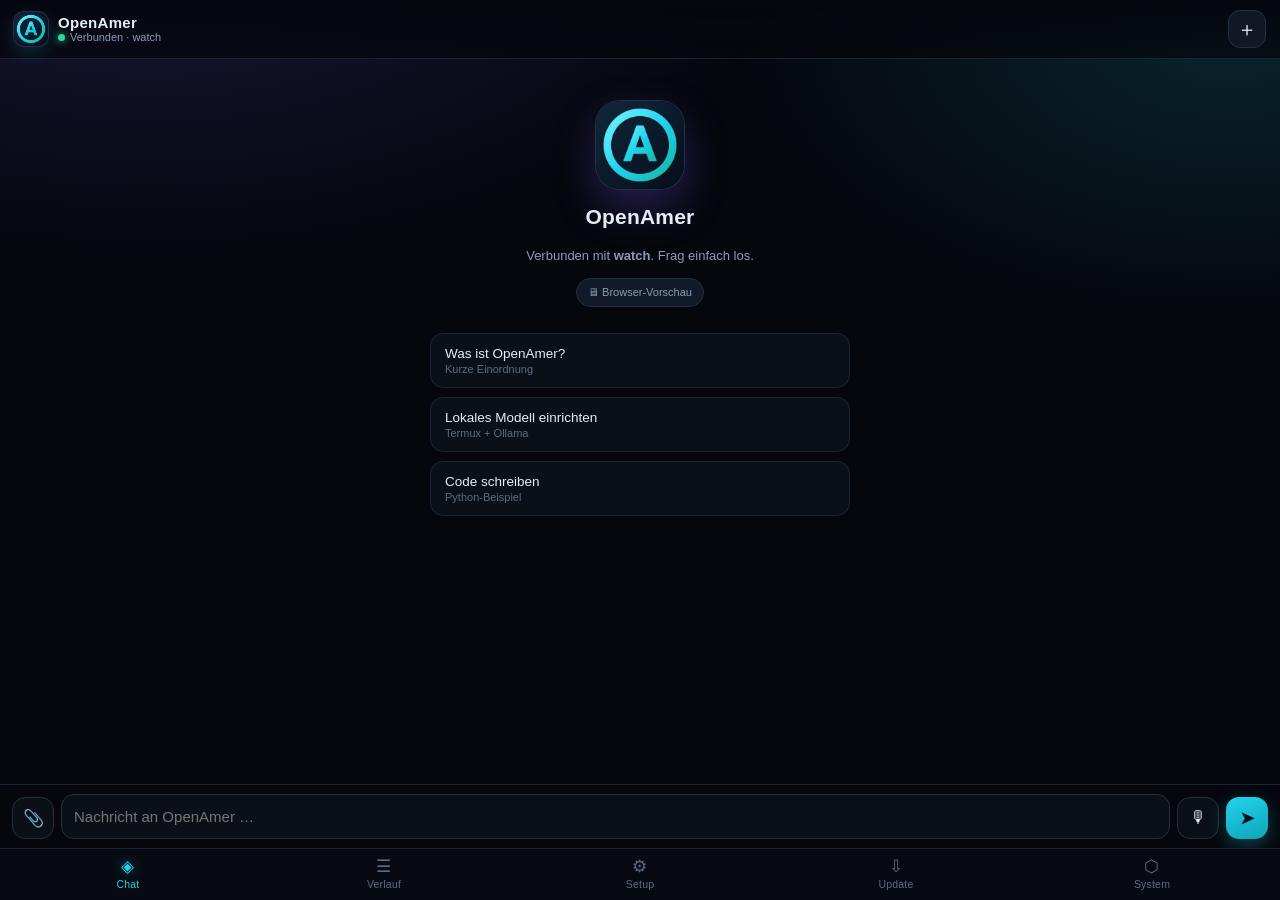
==== commit 7efcfad1: "app: Vorbelegung auf kostenlosen Space ohne Schlüssel; öffentlichen Fremdschlüssel entfernt" ====
--- a/app/index.html
+++ b/app/index.html
@@ -579,9 +579,9 @@
   // Live-Test-Vorbelegung: wer die App zum ersten Mal oeffnet, kann sofort
   // schreiben, ohne etwas einzurichten. Der Key ist bewusst im Quelltext --
   // er ist damit oeffentlich. Wer ihn ersetzt, nutzt sein eigenes Kontingent.
-  baseUrl: 'https://tokenharbor.ai/v1',
-  apiKey: 'thk_live__Q6dhnowHkEfnzxmq6D-it00B2tM3E7rbMDR7S8nAGZpvIZVVfIyz_dP2UoM5BQh',
-  model: 'deepseek-v4.1-flash:free',
+  baseUrl: 'https://openamer-max-openamer-max-chat.hf.space/v1',
+  apiKey: '',
+  model: 'watch',
   temperature: 0.7,
   systemPrompt: '',
   stream: true,
@@ -594,7 +594,7 @@
    ein einzelner Besucher leerlaufen laesst, gilt er nur DEMO_MINUTEN ab der ersten
    Nachricht. Danach: eigener API-Key oder ein lokales Modell (Ollama).
    Der eigene Key ist NICHT begrenzt -- die Sperre prueft nur den Demo-Key. */
-const DEMO_KEY = 'thk_live__Q6dhnowHkEfnzxmq6D-it00B2tM3E7rbMDR7S8nAGZpvIZVVfIyz_dP2UoM5BQh';
+const DEMO_KEY = 'demo-ohne-schluessel';
 const DEMO_MINUTEN = 4;
 const DEMO_MS = DEMO_MINUTEN * 60 * 1000;
 const LS_DEMO = 'oa_demo_start';
@@ -1803,6 +1803,10 @@
    18/18 erreichbar, OpenRouter/HF/NVIDIA liefern Modelle ohne Key)
    ================================================================ */
 const PROVIDERS = [
+  { id: 'openamer-server', name: 'OpenAmer Server (kostenlos)', tag: 'free', free: true,
+    base: 'https://openamer-max-openamer-max-chat.hf.space/v1', key: false,
+    note: 'ohne Schlüssel, 0 €, 5-25 Token/s, Modell lädt beim 1. Aufruf ca. 20 s',
+    models: ['watch'] },
   { id: 'ollama', name: 'Ollama (dieses Gerät)', tag: 'local', free: true,
     base: 'http://127.0.0.1:11434/v1', key: false,
     note: 'openamer-max = eigenes Modell, keine Kosten',
@@ -1833,7 +1837,7 @@
   { id: 'groq', name: 'Groq', tag: 'free', free: true,
     base: 'https://api.groq.com/openai/v1', key: true, keyUrl: 'https://console.groq.com/keys',
     note: 'Free-Tier, sehr schnell',
-    models: ['llama-3.1-8b-instant', 'llama-3.3-70b-versatile', 'openai/gpt-oss-20b'] },
+    models: ['llama-3.1-8b-instant', 'openai/gpt-oss-20b'] },
 
   { id: 'google', name: 'Google AI Studio', tag: 'free', free: true,
     base: 'https://generativelanguage.googleapis.com/v1beta/openai', key: true,
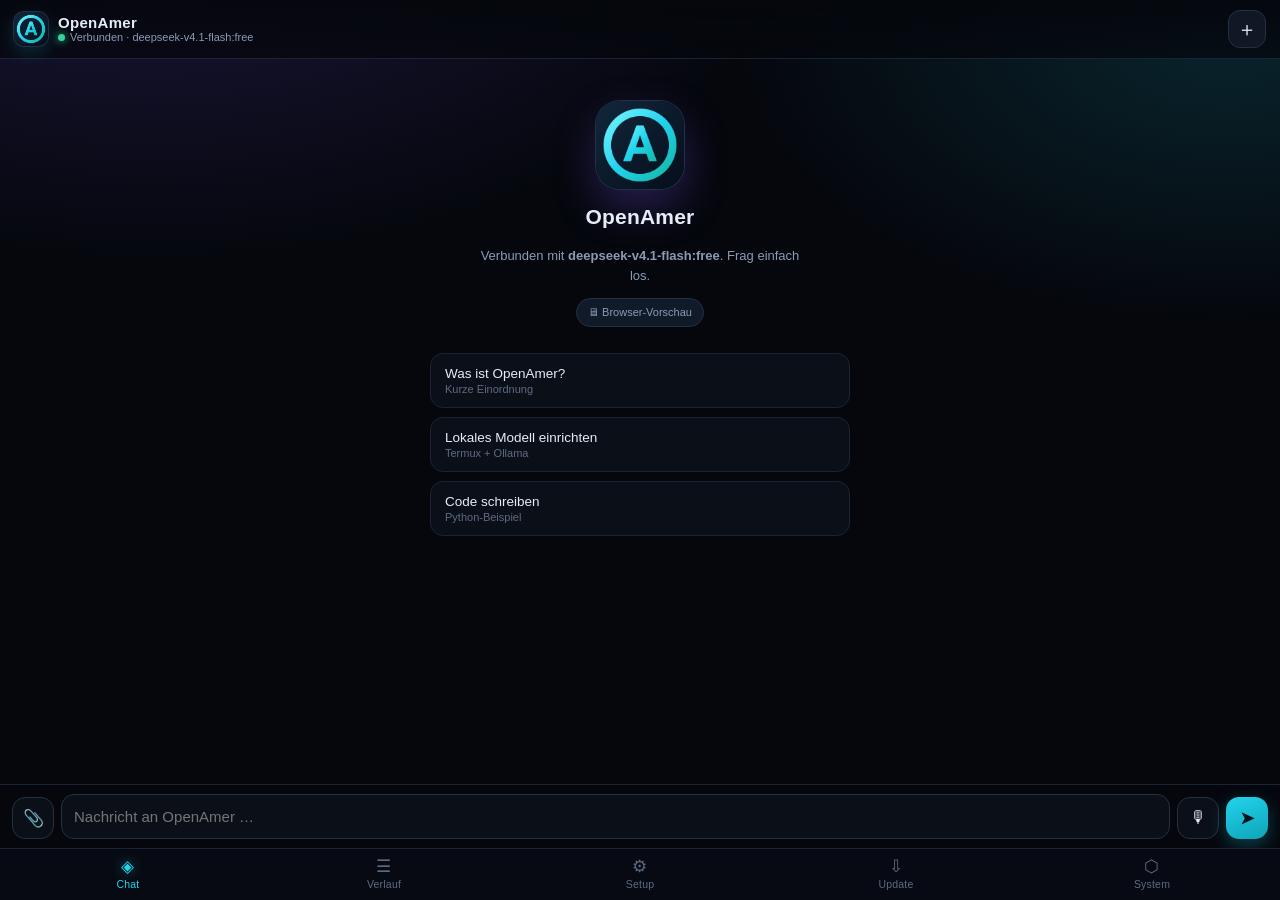
==== commit a1e4de26: "feat(app): browser test runs on TokenHarbor free tier again The in-browser test had no working backe" ====
--- a/app/index.html
+++ b/app/index.html
@@ -579,9 +579,9 @@
   // Live-Test-Vorbelegung: wer die App zum ersten Mal oeffnet, kann sofort
   // schreiben, ohne etwas einzurichten. Der Key ist bewusst im Quelltext --
   // er ist damit oeffentlich. Wer ihn ersetzt, nutzt sein eigenes Kontingent.
-  baseUrl: 'https://openamer-max-openamer-max-chat.hf.space/v1',
-  apiKey: '',
-  model: 'watch',
+  baseUrl: 'https://tokenharbor.ai/v1',
+  apiKey: 'thk_live_I3pPPYh6BMkGCh2n4G71FctMYxfQ04cOAtxldrDeiEsAIIIUpWdbjcPiD01FcHfA',
+  model: 'deepseek-v4.1-flash:free',
   temperature: 0.7,
   systemPrompt: '',
   stream: true,
@@ -1804,9 +1804,9 @@
    ================================================================ */
 const PROVIDERS = [
   { id: 'openamer-server', name: 'OpenAmer Server (kostenlos)', tag: 'free', free: true,
-    base: 'https://openamer-max-openamer-max-chat.hf.space/v1', key: false,
-    note: 'ohne Schlüssel, 0 €, 5-25 Token/s, Modell lädt beim 1. Aufruf ca. 20 s',
-    models: ['watch'] },
+    base: 'https://openamer-max-openamer-max-api.hf.space/v1', key: false,
+    note: 'ohne Schlüssel: watch sofort · desktop/pro/ultra auf GPU (1. Aufruf 45-60 s)',
+    models: ['watch', 'desktop', 'pro', 'ultra'] },
   { id: 'ollama', name: 'Ollama (dieses Gerät)', tag: 'local', free: true,
     base: 'http://127.0.0.1:11434/v1', key: false,
     note: 'openamer-max = eigenes Modell, keine Kosten',
@@ -1824,7 +1824,7 @@
 
   { id: 'tokenharbor', name: 'TokenHarbor', tag: 'free', free: true,
     base: 'https://tokenharbor.ai/v1', key: true, keyUrl: 'https://tokenharbor.ai',
-    note: 'gesperrt: frei 403, bezahlt 402 (kein Plan)',
+    note: 'kostenlos ueber :free-Modelle; bei Andrang 503 "service_busy" (erneut versuchen)',
     models: ['deepseek-v4.1-flash:free', 'mimo-v2.6-flash:free', 'deepseek-v4.1-flash'] },
 
   { id: 'openrouter', name: 'OpenRouter', tag: 'free', free: true,
@@ -1880,30 +1880,17 @@
     note: 'Free-Tier (experimentell)',
     models: ['mistral-small-latest', 'open-mistral-nemo', 'mistral-large-latest'] },
 
-  { id: 'deepseek', name: 'DeepSeek', tag: 'cloud', free: false,
-    base: 'https://api.deepseek.com/v1', key: true, keyUrl: 'https://platform.deepseek.com',
-    note: 'V4.1 Flash, sehr guenstig',
-    models: ['deepseek-chat', 'deepseek-reasoner'] },
-
-  { id: 'openai', name: 'OpenAI', tag: 'cloud', free: false,
-    base: 'https://api.openai.com/v1', key: true, keyUrl: 'https://platform.openai.com/api-keys',
-    note: 'GPT-Modelle', models: ['gpt-4o-mini', 'gpt-4o', 'gpt-4.1-mini'] },
-
-  { id: 'xai', name: 'xAI (Grok)', tag: 'cloud', free: false,
-    base: 'https://api.x.ai/v1', key: true, keyUrl: 'https://console.x.ai',
-    note: 'Grok-Modelle', models: ['grok-4', 'grok-3-mini'] },
-
-  { id: 'kimi', name: 'Moonshot / Kimi', tag: 'cloud', free: false,
-    base: 'https://api.moonshot.ai/v1', key: true, keyUrl: 'https://platform.moonshot.ai',
-    note: 'Kimi K-Serie', models: ['kimi-k2-turbo-preview', 'moonshot-v1-8k'] },
-
-  { id: 'zai', name: 'Z.AI (GLM)', tag: 'cloud', free: false,
-    base: 'https://api.z.ai/api/paas/v4', key: true, keyUrl: 'https://z.ai/manage-apikey/apikey-list',
-    note: 'GLM-4/5', models: ['glm-4.6', 'glm-4.5-air'] },
-
-  { id: 'minimax', name: 'MiniMax', tag: 'cloud', free: false,
-    base: 'https://api.minimax.io/v1', key: true, keyUrl: 'https://platform.minimax.io',
-    note: 'M-Serie', models: ['MiniMax-M2', 'MiniMax-Text-01'] },
+  
+
+  
+
+  
+
+  
+
+  
+
+  
 ];
 
 function currentProvider() {
